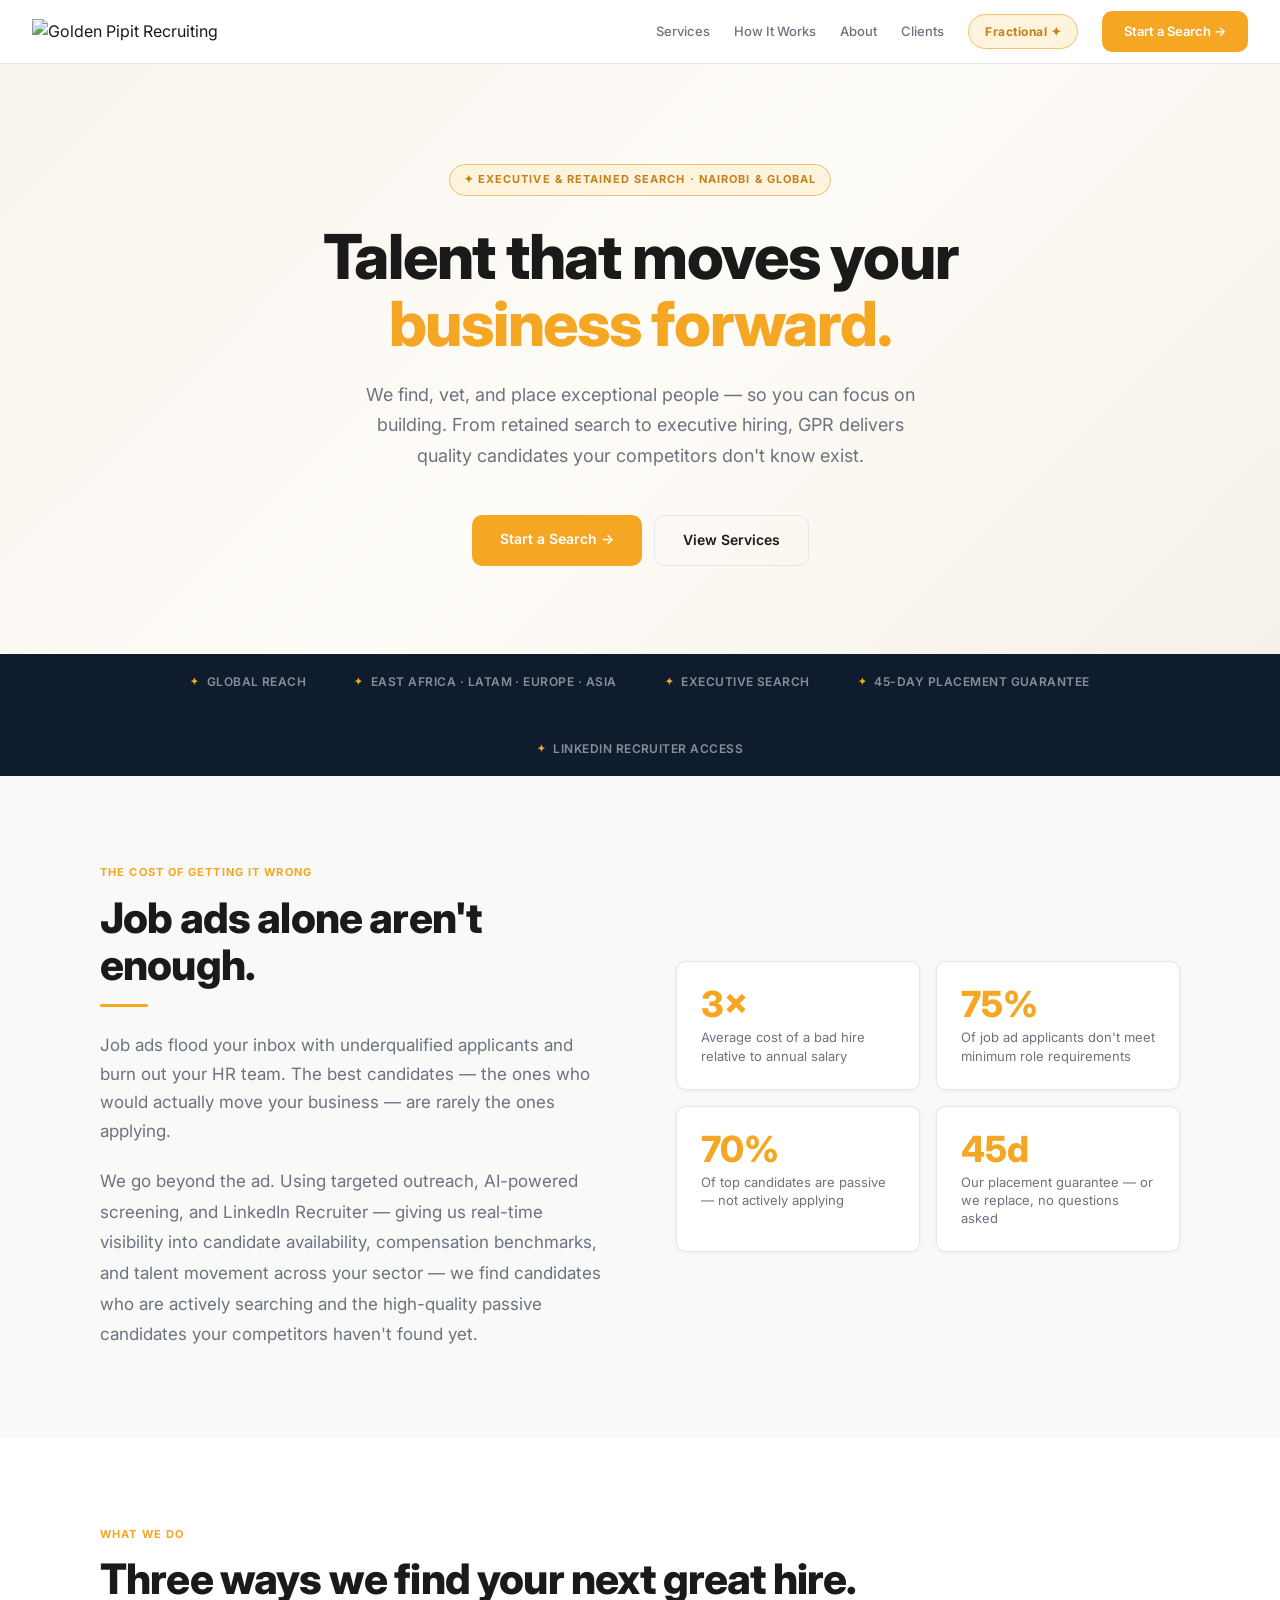
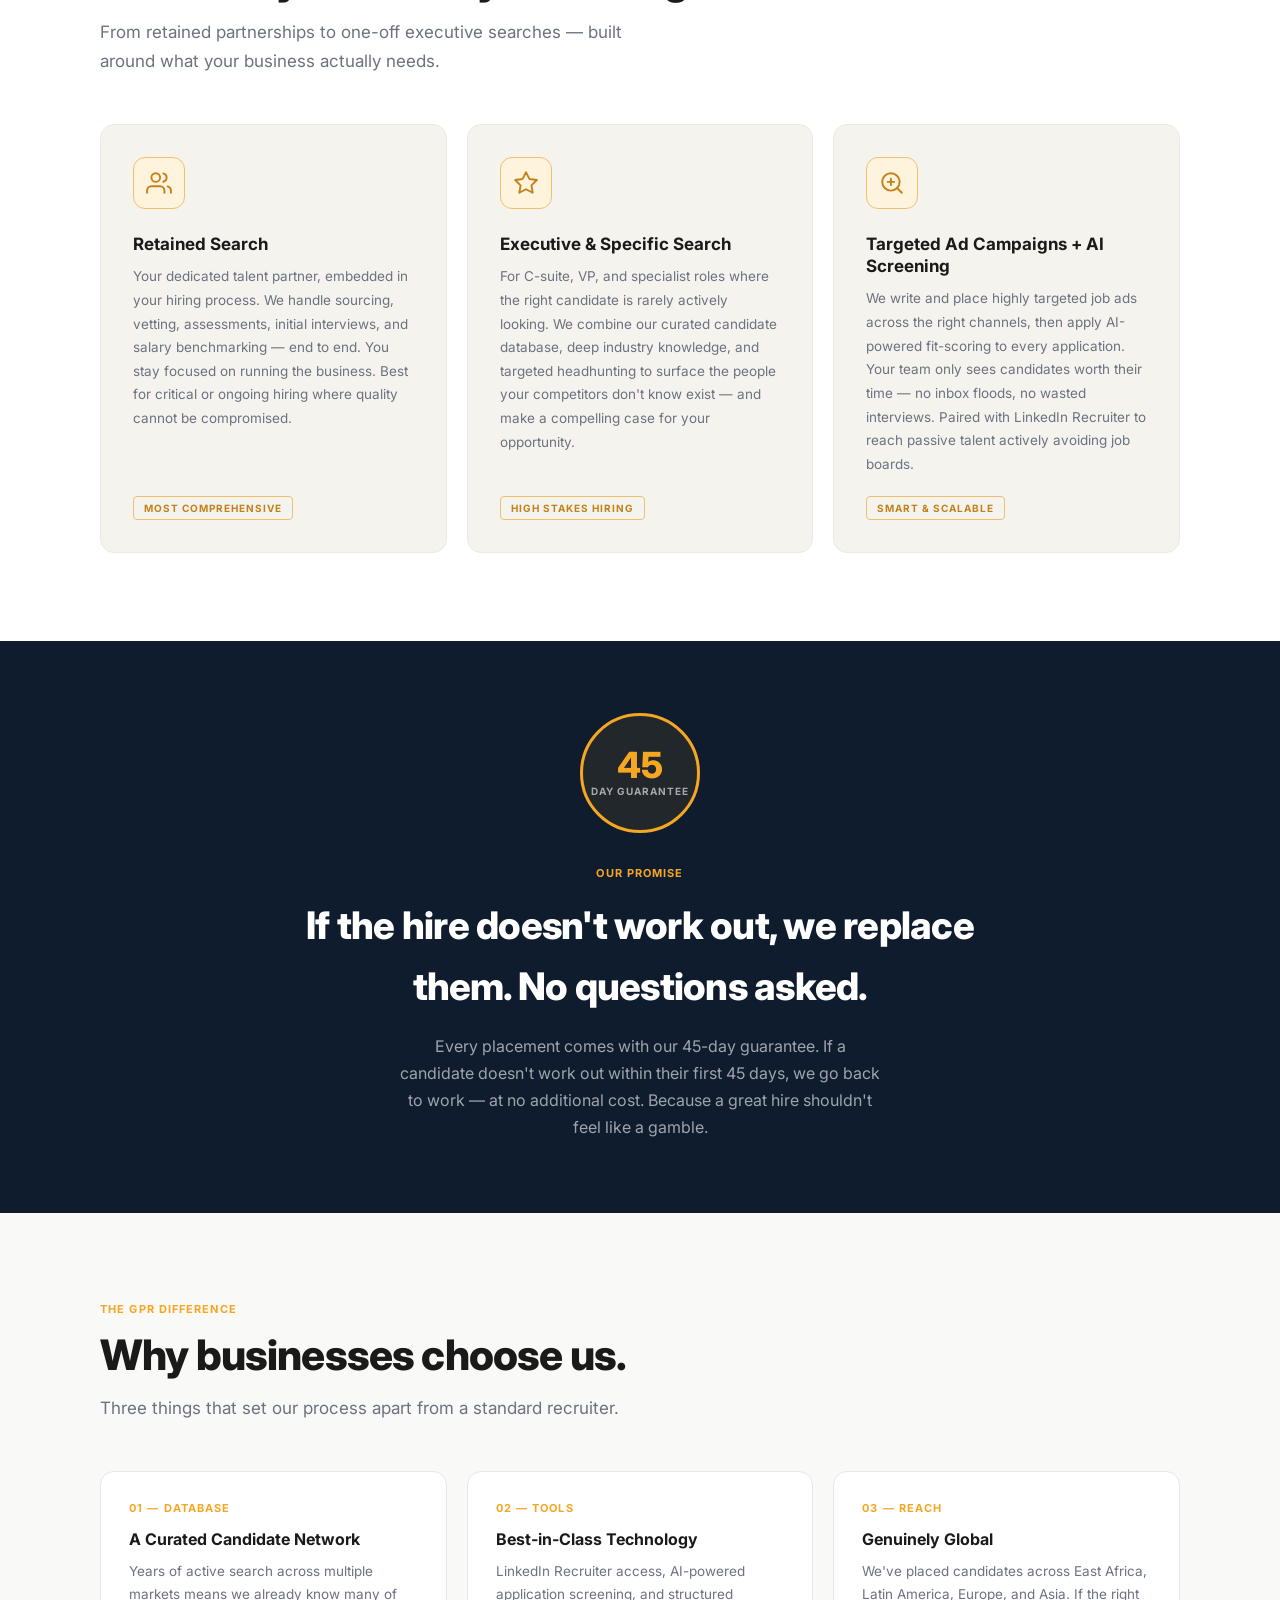
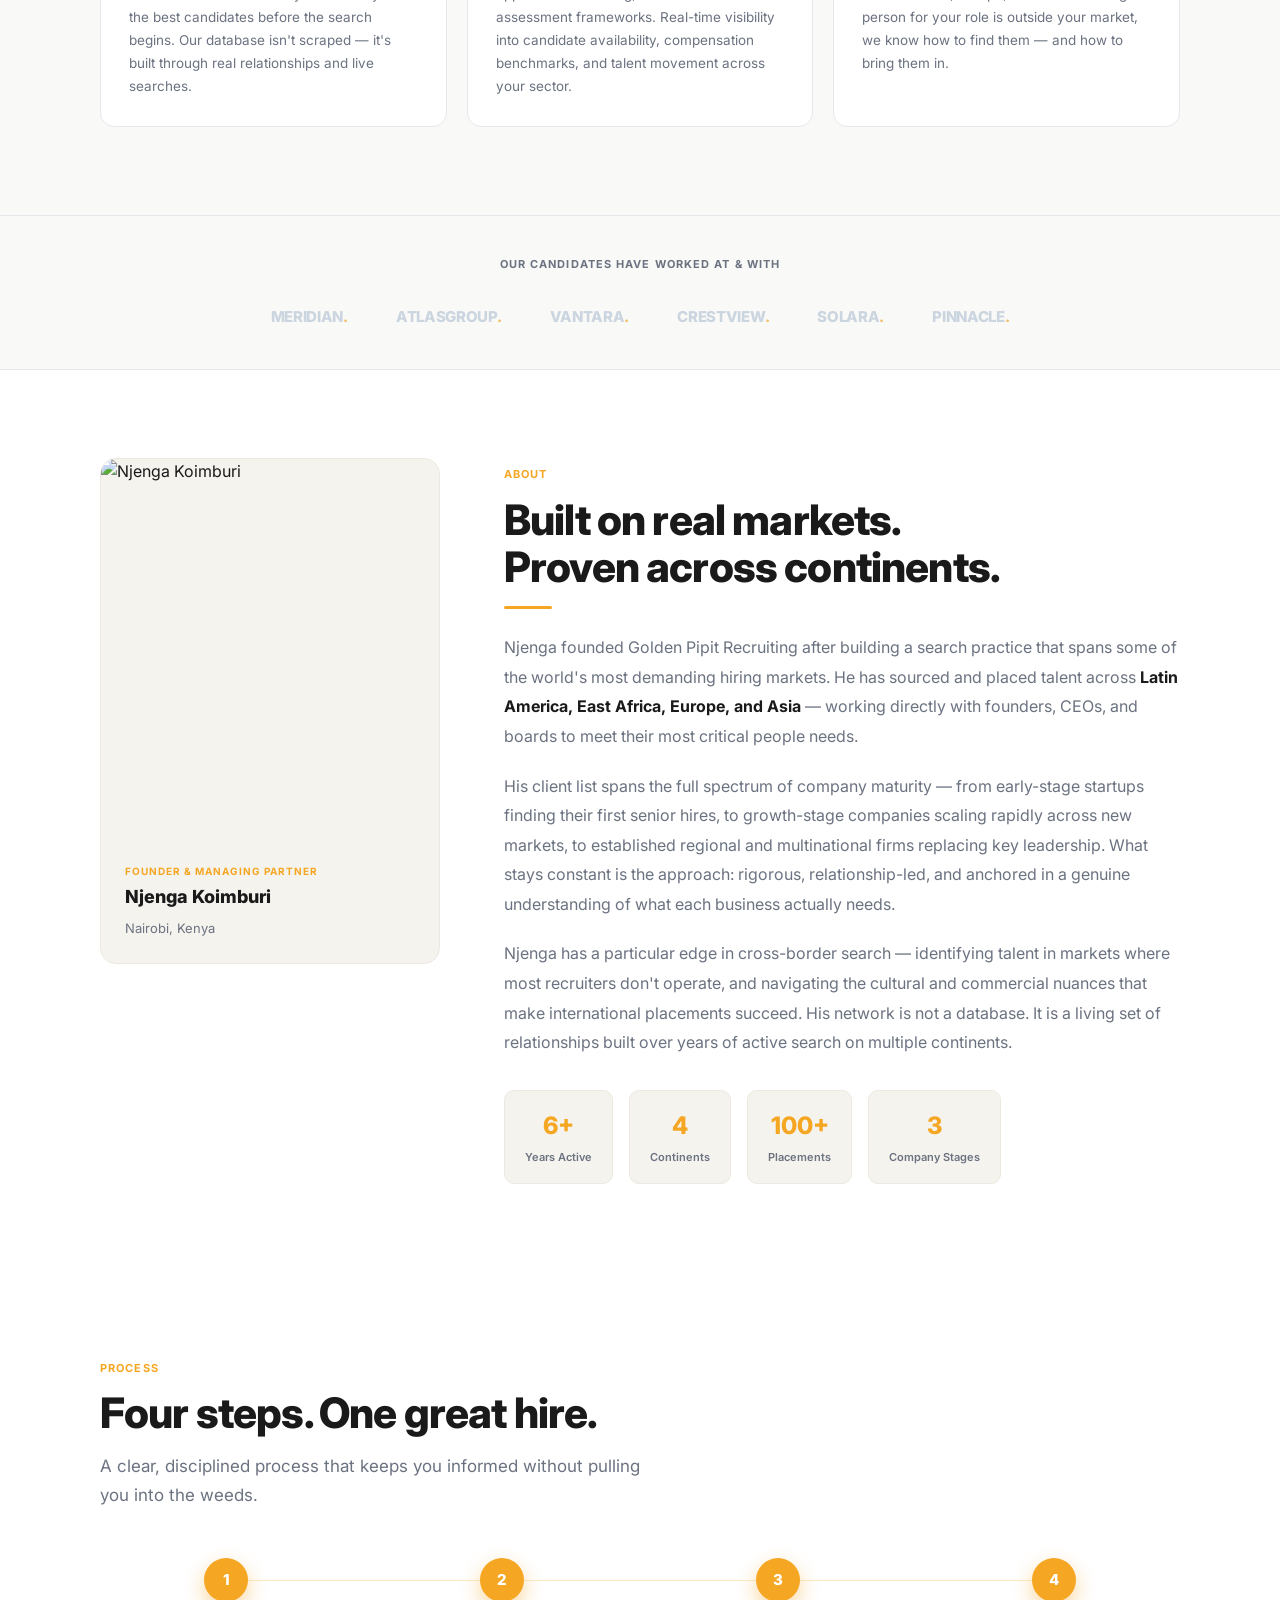
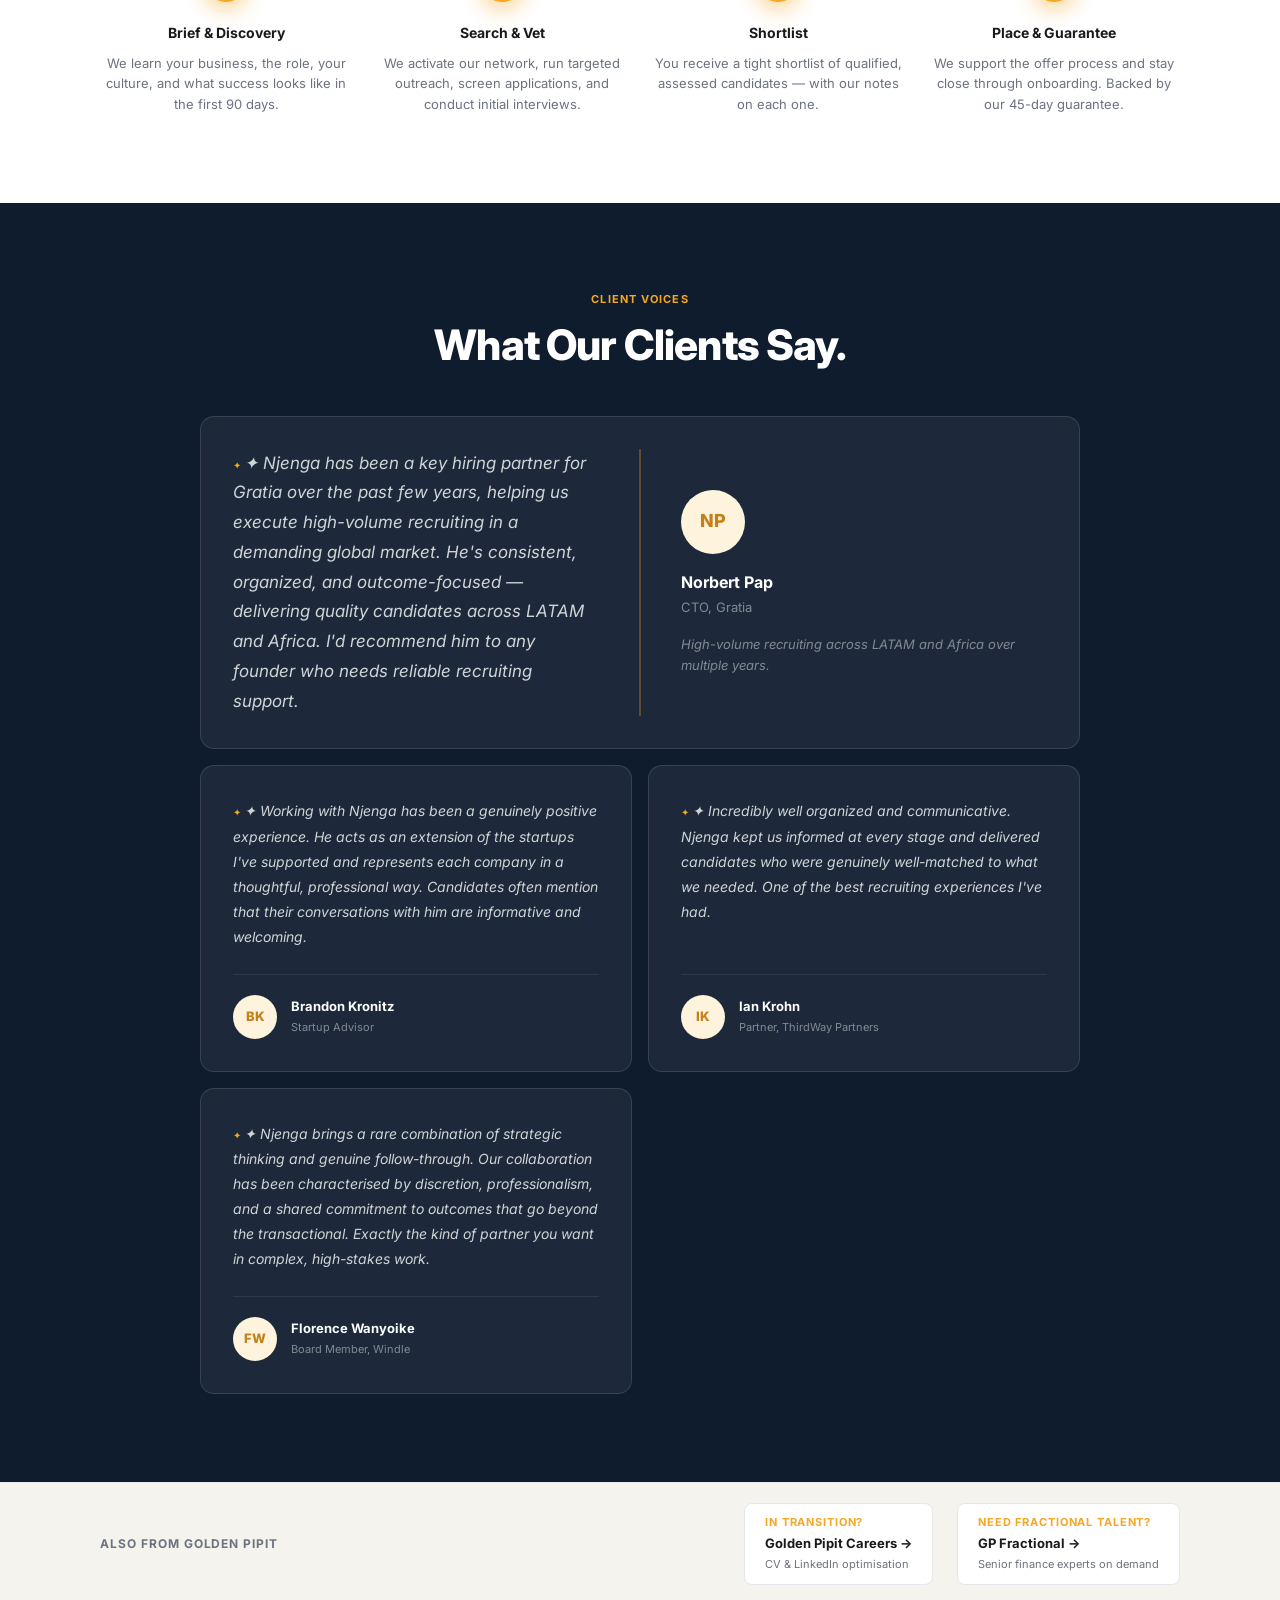
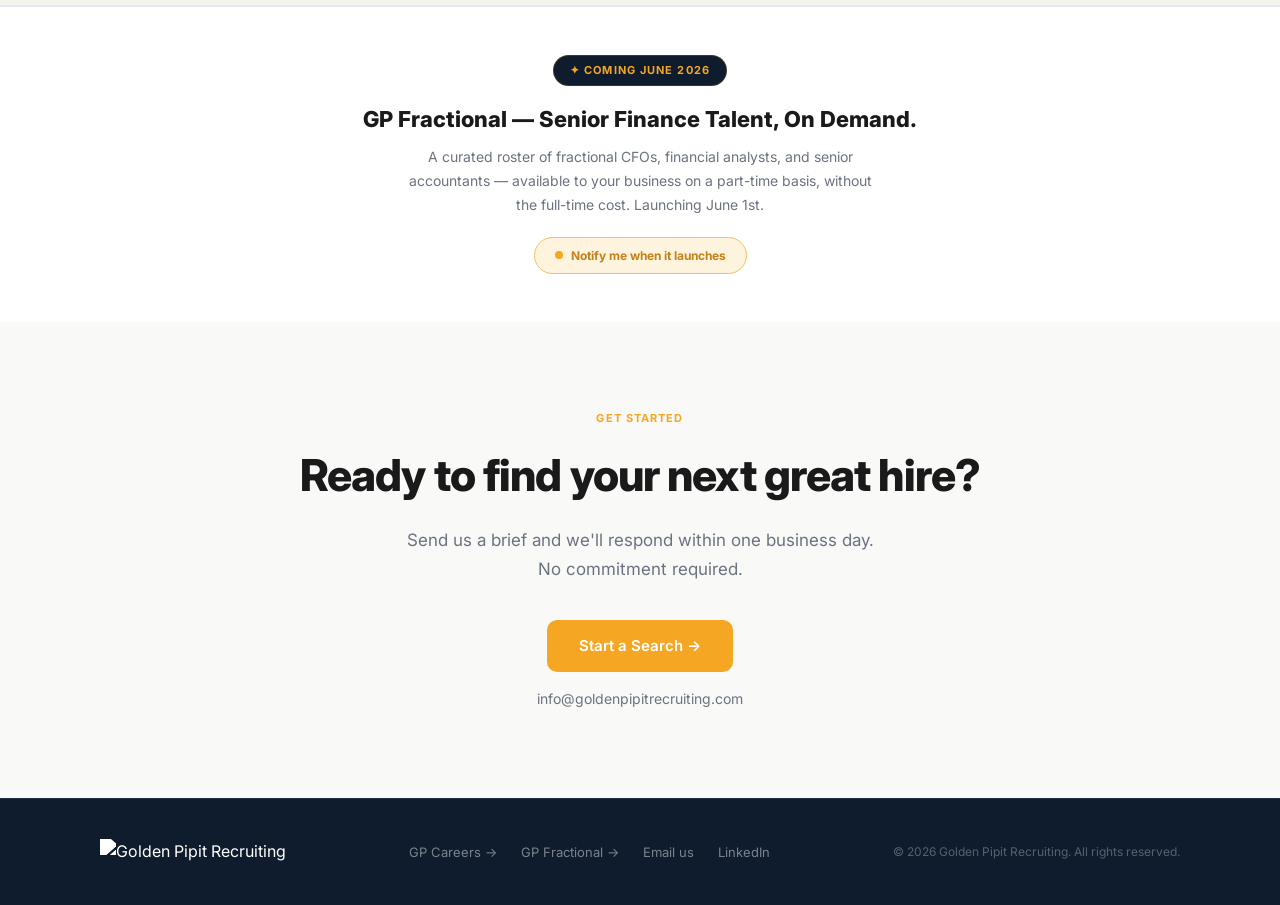
==== index.html @ 6c5d5746 "Add files via upload" ====
<!DOCTYPE html>
<html lang="en">
<head>
<meta charset="UTF-8"/>
<meta name="viewport" content="width=device-width, initial-scale=1.0"/>
<title>Golden Pipit Recruiting — Talent That Moves Your Business Forward.</title>
<link href="https://fonts.googleapis.com/css2?family=Inter:wght@400;500;600;700;800&display=swap" rel="stylesheet"/>
<style>
*{box-sizing:border-box;margin:0;padding:0}
:root{
  --gold:#F5A623;--gold-light:#FEF3DC;--gold-mid:#f0c06e;--gold-dark:#C4811A;
  --navy:#0F1C2E;--navy-mid:#162437;
  --dark:#1A1A1A;--muted:#6B7280;--border:#E5E7EB;--border2:#ede9e0;
  --bg:#FFFFFF;--bg2:#F9F9F7;--bg3:#f5f3ee;
  --r:10px;
}
html{scroll-behavior:smooth}
body{font-family:'Inter',sans-serif;color:var(--dark);background:var(--bg);line-height:1.6;font-size:16px}
a{text-decoration:none;color:inherit}

/* NAV */
nav{position:sticky;top:0;z-index:100;background:rgba(255,255,255,0.96);backdrop-filter:blur(10px);border-bottom:1px solid var(--border);padding:0 32px;display:flex;align-items:center;justify-content:space-between;height:64px}
.nav-logo img{height:40px;width:auto}
.nav-right{display:flex;align-items:center;gap:24px}
.nav-link{font-size:13px;color:var(--muted);font-weight:500;transition:color .2s}
.nav-link:hover{color:var(--dark)}
.btn-gold{display:inline-block;padding:10px 22px;background:var(--gold);color:#fff;border-radius:var(--r);font-size:13px;font-weight:600;border:none;cursor:pointer;transition:background .2s}
.btn-gold:hover{background:var(--gold-dark)}
.btn-outline{display:inline-block;padding:10px 22px;background:transparent;color:var(--dark);border:1.5px solid var(--border);border-radius:var(--r);font-size:13px;font-weight:600;cursor:pointer;transition:all .2s}
.btn-outline:hover{border-color:var(--gold);color:var(--gold)}
.nav-pill{background:var(--gold-light);color:var(--gold-dark);padding:7px 16px;border-radius:100px;font-size:12px;font-weight:700;letter-spacing:0.04em;border:1px solid var(--gold-mid);transition:background .2s,color .2s}
.nav-pill:hover{background:var(--gold);color:#fff}

/* HERO */
.hero{background:linear-gradient(135deg,#f8f4ed 0%,#fefcf7 50%,#f5f0e8 100%);padding:100px 32px 88px;text-align:center}
.hero-inner{max-width:800px;margin:0 auto}
.eyebrow{display:inline-flex;align-items:center;gap:8px;background:var(--gold-light);color:var(--gold-dark);font-size:11px;font-weight:700;letter-spacing:0.1em;text-transform:uppercase;padding:6px 14px;border-radius:100px;margin-bottom:28px;border:1px solid var(--gold-mid)}
.hero h1{font-size:clamp(38px,5.5vw,62px);font-weight:800;line-height:1.08;letter-spacing:-0.02em;color:var(--dark);margin-bottom:22px}
.hero h1 span{color:var(--gold)}
.hero p{font-size:18px;color:var(--muted);max-width:560px;margin:0 auto 44px;line-height:1.7}
.hero-ctas{display:flex;gap:12px;justify-content:center;flex-wrap:wrap}

/* TRUST BAR */
.trust-bar{background:var(--navy);padding:18px 32px}
.trust-inner{max-width:1080px;margin:0 auto;display:flex;align-items:center;justify-content:center;gap:48px;flex-wrap:wrap}
.trust-item{font-size:12px;font-weight:600;color:rgba(255,255,255,.5);display:flex;align-items:center;gap:8px;letter-spacing:0.04em;text-transform:uppercase}
.trust-item::before{content:'✦';color:var(--gold);font-size:10px}

/* SECTIONS */
section{padding:88px 32px}
.container{max-width:1080px;margin:0 auto}
.section-label{font-size:11px;font-weight:700;letter-spacing:0.1em;text-transform:uppercase;color:var(--gold);margin-bottom:12px}
.section-title{font-size:clamp(28px,3.5vw,42px);font-weight:800;letter-spacing:-0.02em;line-height:1.12;margin-bottom:16px}
.section-sub{font-size:17px;color:var(--muted);max-width:560px;line-height:1.7}
.gold-rule{width:48px;height:3px;background:var(--gold);border-radius:2px;margin:16px 0 24px}

/* PROBLEM */
.problem{background:var(--bg2)}
.problem .container{display:grid;grid-template-columns:1fr 1fr;gap:72px;align-items:center}
.problem-stats{display:grid;grid-template-columns:1fr 1fr;gap:16px}
.stat-card{background:#fff;border:1px solid var(--border);border-radius:var(--r);padding:24px;box-shadow:0 1px 4px rgba(0,0,0,.05)}
.stat-num{font-size:36px;font-weight:800;color:var(--gold);line-height:1}
.stat-label{font-size:13px;color:var(--muted);margin-top:6px;line-height:1.4}

/* SERVICES */
.services{background:var(--bg)}
.services-grid{display:grid;grid-template-columns:repeat(3,1fr);gap:20px;margin-top:48px}
.svc-card{background:var(--bg3);border:1px solid var(--border2);border-radius:14px;padding:32px;display:flex;flex-direction:column;transition:box-shadow .25s,border-color .25s}
.svc-card:hover{box-shadow:0 8px 28px rgba(0,0,0,.08);border-color:var(--gold-mid)}
.svc-icon{width:52px;height:52px;background:var(--gold-light);border:1.5px solid var(--gold-mid);border-radius:12px;display:flex;align-items:center;justify-content:center;margin-bottom:24px;flex-shrink:0}
.svc-icon svg{width:26px;height:26px;stroke:var(--gold-dark);fill:none;stroke-width:1.75;stroke-linecap:round;stroke-linejoin:round}
.svc-card h3{font-size:17px;font-weight:700;color:var(--dark);margin-bottom:10px;line-height:1.3}
.svc-card p{font-size:13.5px;color:var(--muted);line-height:1.75;flex:1}
.svc-badge{display:inline-block;margin-top:20px;font-size:10px;font-weight:700;letter-spacing:0.1em;text-transform:uppercase;color:var(--gold-dark);border:1px solid var(--gold-mid);border-radius:4px;padding:3px 10px;width:fit-content}

/* GUARANTEE */
.guarantee{background:var(--navy);padding:72px 32px;text-align:center}
.guarantee-inner{max-width:680px;margin:0 auto}
.guarantee-stamp{width:120px;height:120px;border-radius:50%;border:3px solid var(--gold);display:flex;flex-direction:column;align-items:center;justify-content:center;margin:0 auto 32px;background:rgba(245,166,35,.08)}
.guarantee-stamp .stamp-num{font-size:36px;font-weight:800;color:var(--gold);line-height:1}
.guarantee-stamp .stamp-label{font-size:10px;font-weight:700;letter-spacing:0.1em;text-transform:uppercase;color:rgba(255,255,255,.6)}
.guarantee h2{font-size:clamp(26px,3.5vw,38px);font-weight:800;color:#fff;letter-spacing:-0.02em;margin-bottom:16px}
.guarantee p{font-size:16px;color:rgba(255,255,255,.6);line-height:1.7;max-width:480px;margin:0 auto}

/* DIFFERENTIATORS */
.diff{background:var(--bg2)}
.diff-grid{display:grid;grid-template-columns:repeat(3,1fr);gap:20px;margin-top:48px}
.diff-card{background:#fff;border:1px solid var(--border);border-radius:14px;padding:28px;transition:box-shadow .25s}
.diff-card:hover{box-shadow:0 6px 24px rgba(0,0,0,.07)}
.diff-num{font-size:11px;font-weight:700;letter-spacing:0.1em;text-transform:uppercase;color:var(--gold);margin-bottom:12px}
.diff-card h3{font-size:16px;font-weight:700;color:var(--dark);margin-bottom:10px;line-height:1.3}
.diff-card p{font-size:13.5px;color:var(--muted);line-height:1.7}

/* FOUNDER */
.founder-section{background:var(--bg);padding:88px 32px}
.founder-grid{display:grid;grid-template-columns:340px 1fr;gap:64px;align-items:start}
.founder-img-card{background:var(--bg3);border:1px solid var(--border2);border-radius:16px;overflow:hidden}
.founder-img-card img{width:100%;display:block;object-fit:cover;object-position:center top;min-height:380px}
.founder-img-card-body{padding:24px}
.founder-stats{display:flex;gap:16px;flex-wrap:wrap;margin-top:32px}
.founder-stat{background:var(--bg3);border:1px solid var(--border2);border-radius:10px;padding:16px 20px;text-align:center}
.founder-stat-num{font-size:24px;font-weight:800;color:var(--gold)}
.founder-stat-label{font-size:11px;color:var(--muted);font-weight:600;margin-top:4px}

/* HOW IT WORKS */
.how{background:var(--bg)}
.steps{display:grid;grid-template-columns:repeat(4,1fr);gap:24px;margin-top:48px;position:relative}
.steps::before{content:'';position:absolute;top:22px;left:calc(12.5% + 8px);right:calc(12.5% + 8px);height:1px;background:rgba(245,166,35,.25)}
.step{text-align:center;position:relative}
.step-num{width:44px;height:44px;background:var(--gold);border-radius:50%;display:flex;align-items:center;justify-content:center;font-size:15px;font-weight:800;color:#fff;margin:0 auto 20px;position:relative;z-index:1;box-shadow:0 8px 20px rgba(245,166,35,.45)}
.step h3{font-size:14px;font-weight:700;color:var(--dark);margin-bottom:8px}
.step p{font-size:13px;color:var(--muted);line-height:1.6}

/* SOCIAL PROOF */
.social-proof{background:var(--bg2);border-top:1px solid var(--border);border-bottom:1px solid var(--border);padding:40px 32px}

/* TESTIMONIALS */
.testimonials{background:var(--navy);padding:88px 32px}
.testi-grid{display:grid;grid-template-columns:1fr 1fr;gap:16px;max-width:880px;margin:48px auto 0}
.testi-card{background:rgba(255,255,255,.06);border:1px solid rgba(255,255,255,.12);border-radius:14px;padding:32px;display:flex;flex-direction:column;gap:24px;backdrop-filter:blur(12px);transition:border-color .25s,box-shadow .25s}
.testi-card:hover{border-color:rgba(245,166,35,.5);box-shadow:0 0 24px rgba(245,166,35,.1)}
.testi-card.featured{grid-column:1 / -1;display:grid;grid-template-columns:1fr auto 1fr;gap:40px;align-items:center}
.testi-quote{font-size:14px;color:rgba(255,255,255,.8);line-height:1.8;font-style:italic;flex:1}
.testi-quote::before{content:'✦ ';color:var(--gold);font-style:normal;font-size:10px}
.testi-person{display:flex;align-items:center;gap:14px;border-top:1px solid rgba(255,255,255,.08);padding-top:20px}
.featured .testi-person{border-top:none;padding-top:0;flex-direction:column;align-items:flex-start}
.testi-av{width:44px;height:44px;border-radius:50%;background:var(--gold-light);display:flex;align-items:center;justify-content:center;font-size:13px;font-weight:800;color:var(--gold-dark);flex-shrink:0}
.featured .testi-av{width:64px;height:64px;font-size:18px}
.testi-name{font-size:13px;font-weight:700;color:#fff}
.testi-role{font-size:11px;color:rgba(255,255,255,.45);margin-top:2px}
.featured-divider{width:2px;background:rgba(245,166,35,.3);align-self:stretch}

/* FRACTIONAL TEASER */
.fractional-teaser{background:var(--bg);border-top:1px solid var(--border);padding:48px 32px;text-align:center}
.frac-pill{display:inline-flex;align-items:center;gap:8px;background:var(--navy);color:var(--gold);font-size:11px;font-weight:700;letter-spacing:0.1em;text-transform:uppercase;padding:6px 16px;border-radius:100px;margin-bottom:16px;border:1px solid rgba(245,166,35,.2)}
.fractional-teaser h3{font-size:22px;font-weight:800;color:var(--dark);margin-bottom:8px}
.fractional-teaser p{font-size:14px;color:var(--muted);max-width:480px;margin:0 auto 20px;line-height:1.7}
.coming-soon-badge{display:inline-flex;align-items:center;gap:8px;background:var(--gold-light);color:var(--gold-dark);font-size:12px;font-weight:700;padding:8px 20px;border-radius:100px;border:1px solid var(--gold-mid)}
.coming-soon-badge::before{content:'';width:8px;height:8px;border-radius:50%;background:var(--gold);animation:pulse 1.5s infinite}
@keyframes pulse{0%,100%{opacity:1}50%{opacity:.4}}

/* CTA */
.cta-section{background:var(--bg2);text-align:center;padding:88px 32px}
.cta-section h2{font-size:clamp(28px,4vw,44px);font-weight:800;letter-spacing:-0.02em;margin-bottom:16px}
.cta-section p{font-size:17px;color:var(--muted);max-width:480px;margin:0 auto 36px;line-height:1.7}
.cta-email{display:block;margin-top:16px;font-size:14px;color:var(--muted)}

/* FOOTER */
footer{background:var(--navy);border-top:1px solid rgba(255,255,255,.08);padding:40px 32px}
.footer-inner{max-width:1080px;margin:0 auto;display:flex;align-items:center;justify-content:space-between;flex-wrap:wrap;gap:16px}
.footer-logo img{height:32px;width:auto;filter:brightness(0) invert(1)}
.footer-links{display:flex;gap:24px}
.footer-links a{font-size:13px;color:rgba(255,255,255,.45);transition:color .2s}
.footer-links a:hover{color:rgba(255,255,255,.9)}
.footer-copy{font-size:12px;color:rgba(255,255,255,.3)}

@media(max-width:768px){
  nav{padding:0 20px}
  .nav-right .nav-link{display:none}
  section{padding:60px 20px}
  .hero{padding:72px 20px 64px}
  .problem .container,.services-grid,.diff-grid,.testi-grid,.founder-grid{grid-template-columns:1fr}
  .testi-card.featured{grid-column:1;display:flex;flex-direction:column}
  .featured-divider{display:none}
  .steps{grid-template-columns:1fr 1fr}
  .steps::before{display:none}
  .trust-inner{gap:24px}
  .footer-inner{flex-direction:column;text-align:center}
  .founder-stats{justify-content:center}
}
</style>
</head>
<body>

<!-- NAV -->
<nav>
  <a href="#" class="nav-logo">
    <img src="images/logo.png" alt="Golden Pipit Recruiting"/>
  </a>
  <div class="nav-right">
    <a href="#services" class="nav-link">Services</a>
    <a href="#how" class="nav-link">How It Works</a>
    <a href="#about" class="nav-link">About</a>
    <a href="#testimonials" class="nav-link">Clients</a>
    <a href="#fractional" class="nav-link nav-pill">Fractional ✦</a>
    <a href="mailto:info@goldenpipitrecruiting.com" class="btn-gold">Start a Search →</a>
  </div>
</nav>

<!-- HERO -->
<section class="hero">
  <div class="hero-inner">
    <div class="eyebrow">✦ Executive & Retained Search · Nairobi & Global</div>
    <h1>Talent that moves your<br/><span>business forward.</span></h1>
    <p>We find, vet, and place exceptional people — so you can focus on building. From retained search to executive hiring, GPR delivers quality candidates your competitors don't know exist.</p>
    <div class="hero-ctas">
      <a href="mailto:info@goldenpipitrecruiting.com" class="btn-gold" style="font-size:14px;padding:13px 28px">Start a Search →</a>
      <a href="#services" class="btn-outline" style="font-size:14px;padding:13px 28px">View Services</a>
    </div>
  </div>
</section>

<!-- TRUST BAR -->
<div class="trust-bar">
  <div class="trust-inner">
    <div class="trust-item">Global Reach</div>
    <div class="trust-item">East Africa · LATAM · Europe · Asia</div>
    <div class="trust-item">Executive Search</div>
    <div class="trust-item">45-Day Placement Guarantee</div>
    <div class="trust-item">LinkedIn Recruiter Access</div>
  </div>
</div>

<!-- PROBLEM -->
<section class="problem">
  <div class="container">
    <div>
      <div class="section-label">The Cost of Getting It Wrong</div>
      <h2 class="section-title">Job ads alone aren't enough.</h2>
      <div class="gold-rule"></div>
      <p class="section-sub" style="margin-bottom:20px">Job ads flood your inbox with underqualified applicants and burn out your HR team. The best candidates — the ones who would actually move your business — are rarely the ones applying.</p>
      <p style="font-size:17px;color:var(--muted);line-height:1.8">We go beyond the ad. Using targeted outreach, AI-powered screening, and LinkedIn Recruiter — giving us real-time visibility into candidate availability, compensation benchmarks, and talent movement across your sector — we find candidates who are actively searching and the high-quality passive candidates your competitors haven't found yet.</p>
    </div>
    <div class="problem-stats">
      <div class="stat-card"><div class="stat-num">3×</div><div class="stat-label">Average cost of a bad hire relative to annual salary</div></div>
      <div class="stat-card"><div class="stat-num">75%</div><div class="stat-label">Of job ad applicants don't meet minimum role requirements</div></div>
      <div class="stat-card"><div class="stat-num">70%</div><div class="stat-label">Of top candidates are passive — not actively applying</div></div>
      <div class="stat-card"><div class="stat-num">45d</div><div class="stat-label">Our placement guarantee — or we replace, no questions asked</div></div>
    </div>
  </div>
</section>

<!-- SERVICES -->
<section class="services" id="services">
  <div class="container">
    <div class="section-label">What We Do</div>
    <h2 class="section-title">Three ways we find your next great hire.</h2>
    <p class="section-sub">From retained partnerships to one-off executive searches — built around what your business actually needs.</p>
    <div class="services-grid">
      <div class="svc-card">
        <div class="svc-icon">
          <svg viewBox="0 0 24 24"><path d="M17 21v-2a4 4 0 0 0-4-4H5a4 4 0 0 0-4 4v2"/><circle cx="9" cy="7" r="4"/><path d="M23 21v-2a4 4 0 0 0-3-3.87"/><path d="M16 3.13a4 4 0 0 1 0 7.75"/></svg>
        </div>
        <h3>Retained Search</h3>
        <p>Your dedicated talent partner, embedded in your hiring process. We handle sourcing, vetting, assessments, initial interviews, and salary benchmarking — end to end. You stay focused on running the business. Best for critical or ongoing hiring where quality cannot be compromised.</p>
        <span class="svc-badge">Most Comprehensive</span>
      </div>
      <div class="svc-card">
        <div class="svc-icon">
          <svg viewBox="0 0 24 24"><polygon points="12 2 15.09 8.26 22 9.27 17 14.14 18.18 21.02 12 17.77 5.82 21.02 7 14.14 2 9.27 8.91 8.26 12 2"/></svg>
        </div>
        <h3>Executive & Specific Search</h3>
        <p>For C-suite, VP, and specialist roles where the right candidate is rarely actively looking. We combine our curated candidate database, deep industry knowledge, and targeted headhunting to surface the people your competitors don't know exist — and make a compelling case for your opportunity.</p>
        <span class="svc-badge">High Stakes Hiring</span>
      </div>
      <div class="svc-card">
        <div class="svc-icon">
          <svg viewBox="0 0 24 24"><circle cx="11" cy="11" r="8"/><line x1="21" y1="21" x2="16.65" y2="16.65"/><line x1="11" y1="8" x2="11" y2="14"/><line x1="8" y1="11" x2="14" y2="11"/></svg>
        </div>
        <h3>Targeted Ad Campaigns + AI Screening</h3>
        <p>We write and place highly targeted job ads across the right channels, then apply AI-powered fit-scoring to every application. Your team only sees candidates worth their time — no inbox floods, no wasted interviews. Paired with LinkedIn Recruiter to reach passive talent actively avoiding job boards.</p>
        <span class="svc-badge">Smart & Scalable</span>
      </div>
    </div>
  </div>
</section>

<!-- GUARANTEE -->
<section class="guarantee">
  <div class="guarantee-inner">
    <div class="guarantee-stamp">
      <div class="stamp-num">45</div>
      <div class="stamp-label">Day Guarantee</div>
    </div>
    <div class="section-label" style="color:var(--gold);text-align:center">Our Promise</div>
    <h2>If the hire doesn't work out, we replace them. No questions asked.</h2>
    <p>Every placement comes with our 45-day guarantee. If a candidate doesn't work out within their first 45 days, we go back to work — at no additional cost. Because a great hire shouldn't feel like a gamble.</p>
  </div>
</section>

<!-- DIFFERENTIATORS -->
<section class="diff">
  <div class="container">
    <div class="section-label">The GPR Difference</div>
    <h2 class="section-title">Why businesses choose us.</h2>
    <p class="section-sub">Three things that set our process apart from a standard recruiter.</p>
    <div class="diff-grid">
      <div class="diff-card">
        <div class="diff-num">01 — Database</div>
        <h3>A Curated Candidate Network</h3>
        <p>Years of active search across multiple markets means we already know many of the best candidates before the search begins. Our database isn't scraped — it's built through real relationships and live searches.</p>
      </div>
      <div class="diff-card">
        <div class="diff-num">02 — Tools</div>
        <h3>Best-in-Class Technology</h3>
        <p>LinkedIn Recruiter access, AI-powered application screening, and structured assessment frameworks. Real-time visibility into candidate availability, compensation benchmarks, and talent movement across your sector.</p>
      </div>
      <div class="diff-card">
        <div class="diff-num">03 — Reach</div>
        <h3>Genuinely Global</h3>
        <p>We've placed candidates across East Africa, Latin America, Europe, and Asia. If the right person for your role is outside your market, we know how to find them — and how to bring them in.</p>
      </div>
    </div>
  </div>
</section>

<!-- SOCIAL PROOF -->
<section class="social-proof">
  <div class="container">
    <p style="text-align:center;font-size:11px;font-weight:700;letter-spacing:0.1em;text-transform:uppercase;color:var(--muted);margin-bottom:32px">Our candidates have worked at & with</p>
    <div style="display:flex;align-items:center;justify-content:center;gap:48px;flex-wrap:wrap">
      <div style="font-size:15px;font-weight:800;color:#CBD5E0;letter-spacing:-0.02em">MERIDIAN<span style="color:var(--gold-mid)">.</span></div>
      <div style="font-size:15px;font-weight:800;color:#CBD5E0;letter-spacing:-0.02em">ATLASGROUP<span style="color:var(--gold-mid)">.</span></div>
      <div style="font-size:15px;font-weight:800;color:#CBD5E0;letter-spacing:-0.02em">VANTARA<span style="color:var(--gold-mid)">.</span></div>
      <div style="font-size:15px;font-weight:800;color:#CBD5E0;letter-spacing:-0.02em">CRESTVIEW<span style="color:var(--gold-mid)">.</span></div>
      <div style="font-size:15px;font-weight:800;color:#CBD5E0;letter-spacing:-0.02em">SOLARA<span style="color:var(--gold-mid)">.</span></div>
      <div style="font-size:15px;font-weight:800;color:#CBD5E0;letter-spacing:-0.02em">PINNACLE<span style="color:var(--gold-mid)">.</span></div>
    </div>
  </div>
</section>

<!-- FOUNDER -->
<section class="founder-section" id="about">
  <div class="container">
    <div class="founder-grid">
      <div class="founder-img-card">
        <img src="images/njenga.jpg" alt="Njenga Koimburi"/>
        <div class="founder-img-card-body">
          <div style="font-size:10px;font-weight:700;letter-spacing:0.1em;text-transform:uppercase;color:var(--gold);margin-bottom:4px">Founder & Managing Partner</div>
          <div style="font-size:18px;font-weight:800;color:var(--dark)">Njenga Koimburi</div>
          <div style="font-size:13px;color:var(--muted);margin-top:6px">Nairobi, Kenya</div>
        </div>
      </div>
      <div style="padding-top:8px">
        <div class="section-label">About</div>
        <h2 class="section-title">Built on real markets.<br/>Proven across continents.</h2>
        <div class="gold-rule"></div>
        <p style="font-size:16px;color:var(--muted);line-height:1.85;margin-bottom:20px">Njenga founded Golden Pipit Recruiting after building a search practice that spans some of the world's most demanding hiring markets. He has sourced and placed talent across <strong style="color:var(--dark)">Latin America, East Africa, Europe, and Asia</strong> — working directly with founders, CEOs, and boards to meet their most critical people needs.</p>
        <p style="font-size:16px;color:var(--muted);line-height:1.85;margin-bottom:20px">His client list spans the full spectrum of company maturity — from early-stage startups finding their first senior hires, to growth-stage companies scaling rapidly across new markets, to established regional and multinational firms replacing key leadership. What stays constant is the approach: rigorous, relationship-led, and anchored in a genuine understanding of what each business actually needs.</p>
        <p style="font-size:16px;color:var(--muted);line-height:1.85;margin-bottom:32px">Njenga has a particular edge in cross-border search — identifying talent in markets where most recruiters don't operate, and navigating the cultural and commercial nuances that make international placements succeed. His network is not a database. It is a living set of relationships built over years of active search on multiple continents.</p>
        <div class="founder-stats">
          <div class="founder-stat"><div class="founder-stat-num">6+</div><div class="founder-stat-label">Years Active</div></div>
          <div class="founder-stat"><div class="founder-stat-num">4</div><div class="founder-stat-label">Continents</div></div>
          <div class="founder-stat"><div class="founder-stat-num">100+</div><div class="founder-stat-label">Placements</div></div>
          <div class="founder-stat"><div class="founder-stat-num">3</div><div class="founder-stat-label">Company Stages</div></div>
        </div>
      </div>
    </div>
  </div>
</section>

<!-- HOW IT WORKS -->
<section class="how" id="how">
  <div class="container">
    <div class="section-label">Process</div>
    <h2 class="section-title">Four steps. One great hire.</h2>
    <p class="section-sub">A clear, disciplined process that keeps you informed without pulling you into the weeds.</p>
    <div class="steps">
      <div class="step">
        <div class="step-num">1</div>
        <h3>Brief & Discovery</h3>
        <p>We learn your business, the role, your culture, and what success looks like in the first 90 days.</p>
      </div>
      <div class="step">
        <div class="step-num">2</div>
        <h3>Search & Vet</h3>
        <p>We activate our network, run targeted outreach, screen applications, and conduct initial interviews.</p>
      </div>
      <div class="step">
        <div class="step-num">3</div>
        <h3>Shortlist</h3>
        <p>You receive a tight shortlist of qualified, assessed candidates — with our notes on each one.</p>
      </div>
      <div class="step">
        <div class="step-num">4</div>
        <h3>Place & Guarantee</h3>
        <p>We support the offer process and stay close through onboarding. Backed by our 45-day guarantee.</p>
      </div>
    </div>
  </div>
</section>

<!-- TESTIMONIALS -->
<section class="testimonials" id="testimonials">
  <div class="container">
    <div class="section-label" style="color:var(--gold);text-align:center">Client Voices</div>
    <h2 class="section-title" style="color:#fff;text-align:center">What Our Clients Say.</h2>
    <div class="testi-grid">
      <div class="testi-card featured">
        <div>
          <div class="testi-quote" style="font-size:17px;line-height:1.75">✦ Njenga has been a key hiring partner for Gratia over the past few years, helping us execute high-volume recruiting in a demanding global market. He's consistent, organized, and outcome-focused — delivering quality candidates across LATAM and Africa. I'd recommend him to any founder who needs reliable recruiting support.</div>
        </div>
        <div class="featured-divider"></div>
        <div style="display:flex;flex-direction:column;justify-content:center;gap:16px">
          <div class="testi-av" style="width:64px;height:64px;font-size:18px">NP</div>
          <div>
            <div class="testi-name" style="font-size:16px">Norbert Pap</div>
            <div class="testi-role" style="font-size:13px">CTO, Gratia</div>
          </div>
          <p style="font-size:13px;color:rgba(255,255,255,.45);line-height:1.6;font-style:italic">High-volume recruiting across LATAM and Africa over multiple years.</p>
        </div>
      </div>
      <div class="testi-card">
        <div class="testi-quote">✦ Working with Njenga has been a genuinely positive experience. He acts as an extension of the startups I've supported and represents each company in a thoughtful, professional way. Candidates often mention that their conversations with him are informative and welcoming.</div>
        <div class="testi-person">
          <div class="testi-av">BK</div>
          <div>
            <div class="testi-name">Brandon Kronitz</div>
            <div class="testi-role">Startup Advisor</div>
          </div>
        </div>
      </div>
      <div class="testi-card">
        <div class="testi-quote">✦ Incredibly well organized and communicative. Njenga kept us informed at every stage and delivered candidates who were genuinely well-matched to what we needed. One of the best recruiting experiences I've had.</div>
        <div class="testi-person">
          <div class="testi-av">IK</div>
          <div>
            <div class="testi-name">Ian Krohn</div>
            <div class="testi-role">Partner, ThirdWay Partners</div>
          </div>
        </div>
      </div>
      <div class="testi-card">
        <div class="testi-quote">✦ Njenga brings a rare combination of strategic thinking and genuine follow-through. Our collaboration has been characterised by discretion, professionalism, and a shared commitment to outcomes that go beyond the transactional. Exactly the kind of partner you want in complex, high-stakes work.</div>
        <div class="testi-person">
          <div class="testi-av">FW</div>
          <div>
            <div class="testi-name">Florence Wanyoike</div>
            <div class="testi-role">Board Member, Windle</div>
          </div>
        </div>
      </div>
    </div>
  </div>
</section>

<!-- ECOSYSTEM BANNER -->
<section style="background:var(--bg3);border-top:1px solid var(--border2);border-bottom:1px solid var(--border2);padding:20px 32px">
  <div style="max-width:1080px;margin:0 auto;display:flex;align-items:center;justify-content:space-between;flex-wrap:wrap;gap:16px">
    <div style="font-size:12px;font-weight:700;letter-spacing:0.08em;text-transform:uppercase;color:var(--muted)">Also from Golden Pipit</div>
    <div style="display:flex;gap:24px;flex-wrap:wrap">
      <a href="https://goldenpipitcareers.com" style="display:flex;flex-direction:column;gap:2px;padding:10px 20px;background:#fff;border:1px solid var(--border);border-radius:8px;transition:border-color .2s" onmouseover="this.style.borderColor='var(--gold)'" onmouseout="this.style.borderColor='var(--border)'">
        <span style="font-size:11px;font-weight:700;letter-spacing:0.08em;text-transform:uppercase;color:var(--gold)">In transition?</span>
        <span style="font-size:13px;font-weight:700;color:var(--dark)">Golden Pipit Careers →</span>
        <span style="font-size:11px;color:var(--muted)">CV & LinkedIn optimisation</span>
      </a>
      <a href="https://gpfractional.com" style="display:flex;flex-direction:column;gap:2px;padding:10px 20px;background:#fff;border:1px solid var(--border);border-radius:8px;transition:border-color .2s" onmouseover="this.style.borderColor='var(--gold)'" onmouseout="this.style.borderColor='var(--border)'">
        <span style="font-size:11px;font-weight:700;letter-spacing:0.08em;text-transform:uppercase;color:var(--gold)">Need fractional talent?</span>
        <span style="font-size:13px;font-weight:700;color:var(--dark)">GP Fractional →</span>
        <span style="font-size:11px;color:var(--muted)">Senior finance experts on demand</span>
      </a>
    </div>
  </div>
</section>

<!-- FRACTIONAL TEASER -->
<section class="fractional-teaser" id="fractional">
  <div class="frac-pill">✦ Coming June 2026</div>
  <h3>GP Fractional — Senior Finance Talent, On Demand.</h3>
  <p>A curated roster of fractional CFOs, financial analysts, and senior accountants — available to your business on a part-time basis, without the full-time cost. Launching June 1st.</p>
  <a href="mailto:info@goldenpipitrecruiting.com?subject=GP Fractional — Notify Me" class="coming-soon-badge">Notify me when it launches</a>
</section>

<!-- CTA -->
<section class="cta-section" id="contact">
  <div class="container">
    <div class="section-label" style="text-align:center">Get Started</div>
    <h2>Ready to find your next great hire?</h2>
    <p>Send us a brief and we'll respond within one business day. No commitment required.</p>
    <a href="mailto:info@goldenpipitrecruiting.com" class="btn-gold" style="font-size:15px;padding:14px 32px">Start a Search →</a>
    <a href="mailto:info@goldenpipitrecruiting.com" class="cta-email">info@goldenpipitrecruiting.com</a>
  </div>
</section>

<!-- FOOTER -->
<footer>
  <div class="footer-inner">
    <div class="footer-logo">
      <img src="images/logo.png" alt="Golden Pipit Recruiting"/>
    </div>
    <div class="footer-links">
      <a href="https://goldenpipitcareers.com">GP Careers →</a>
      <a href="https://gpfractional.com">GP Fractional →</a>
      <a href="mailto:info@goldenpipitrecruiting.com">Email us</a>
      <a href="https://linkedin.com/company/golden-pipit-recruiting/" target="_blank">LinkedIn</a>
    </div>
    <div class="footer-copy">© 2026 Golden Pipit Recruiting. All rights reserved.</div>
  </div>
</footer>

</body>
</html>
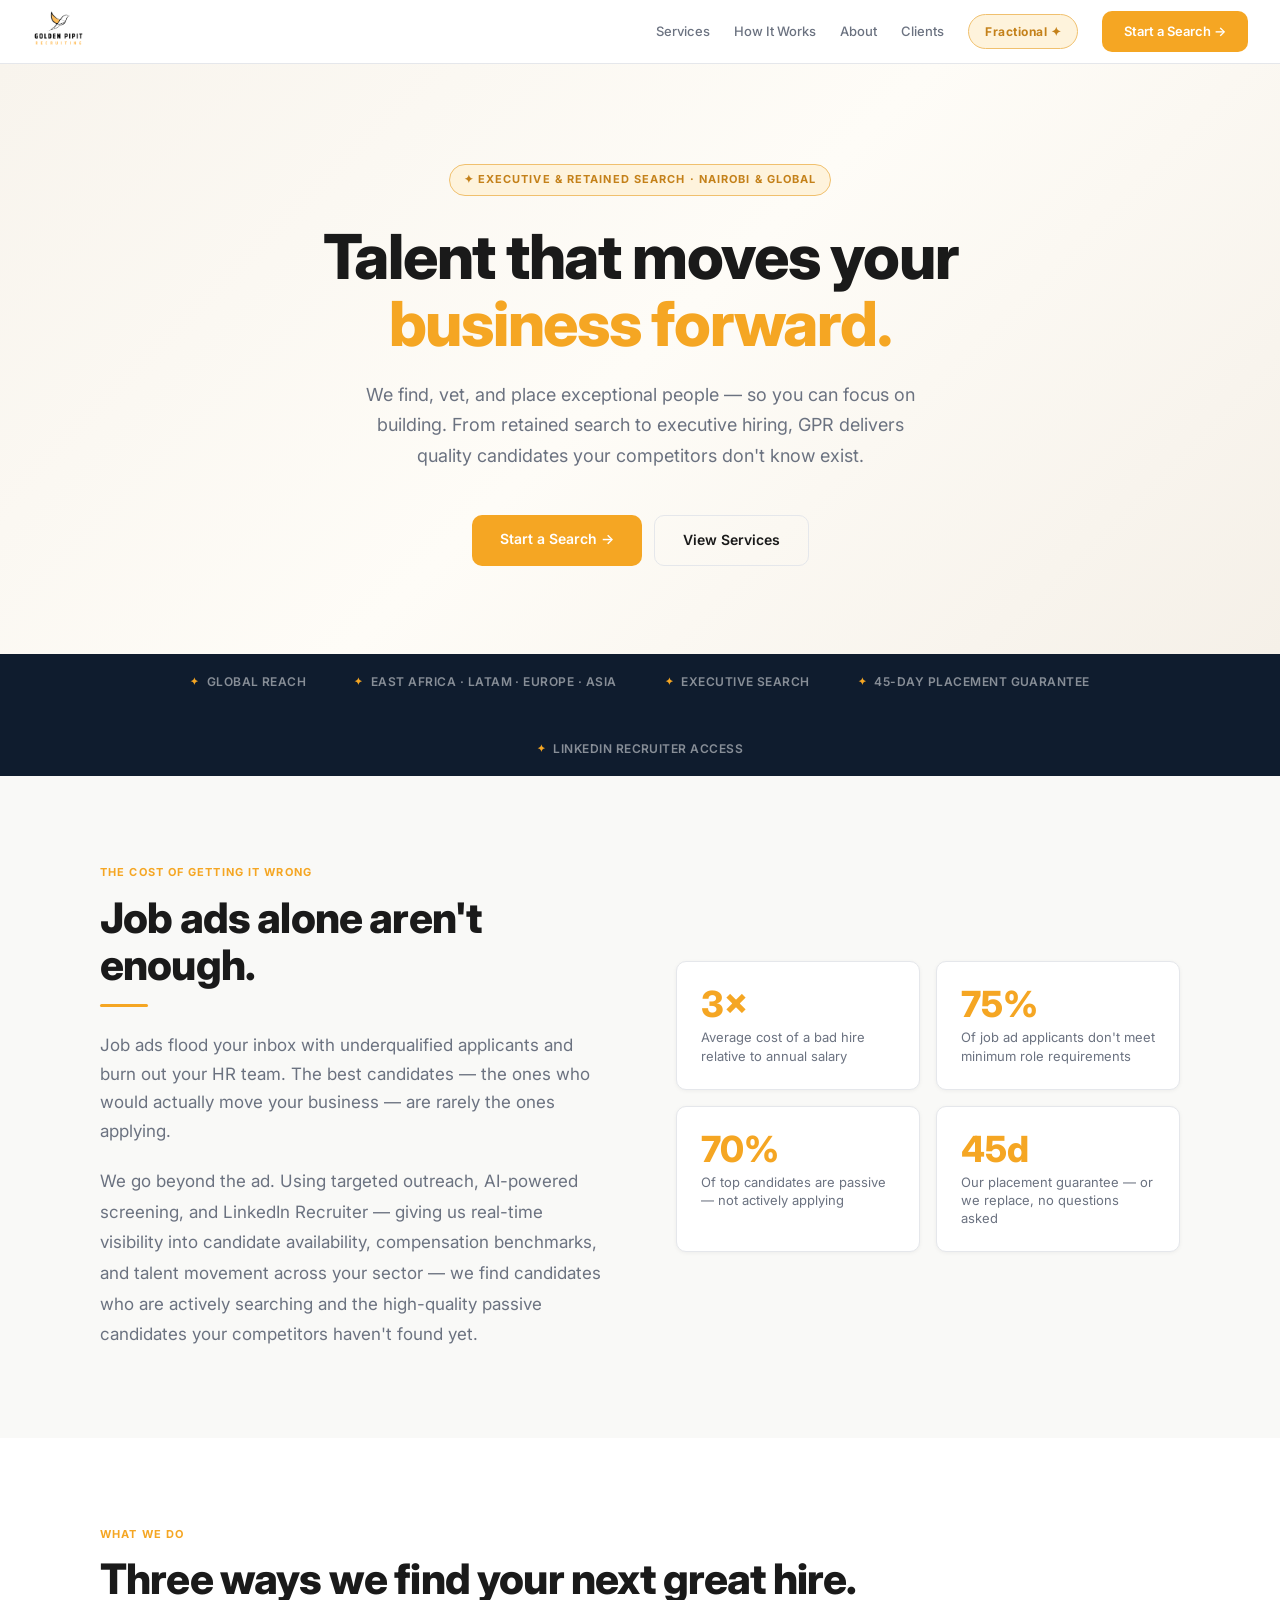
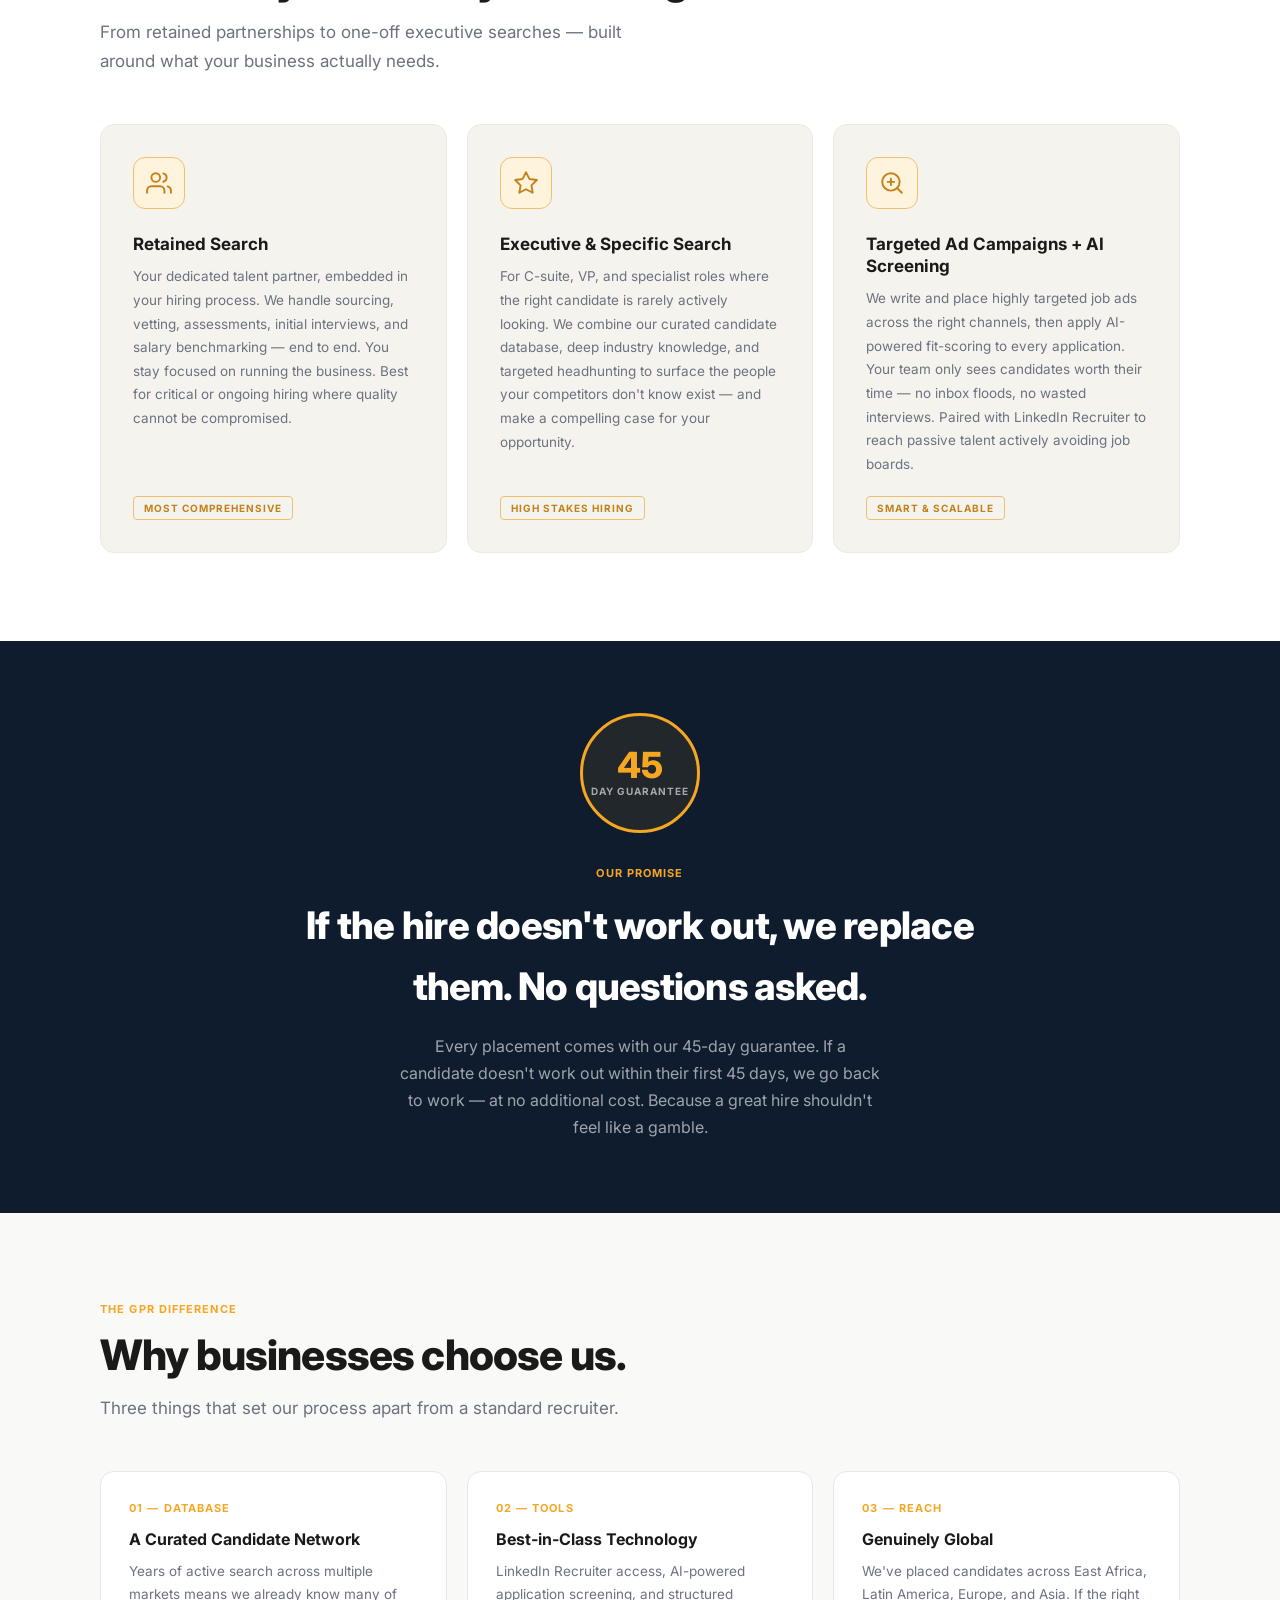
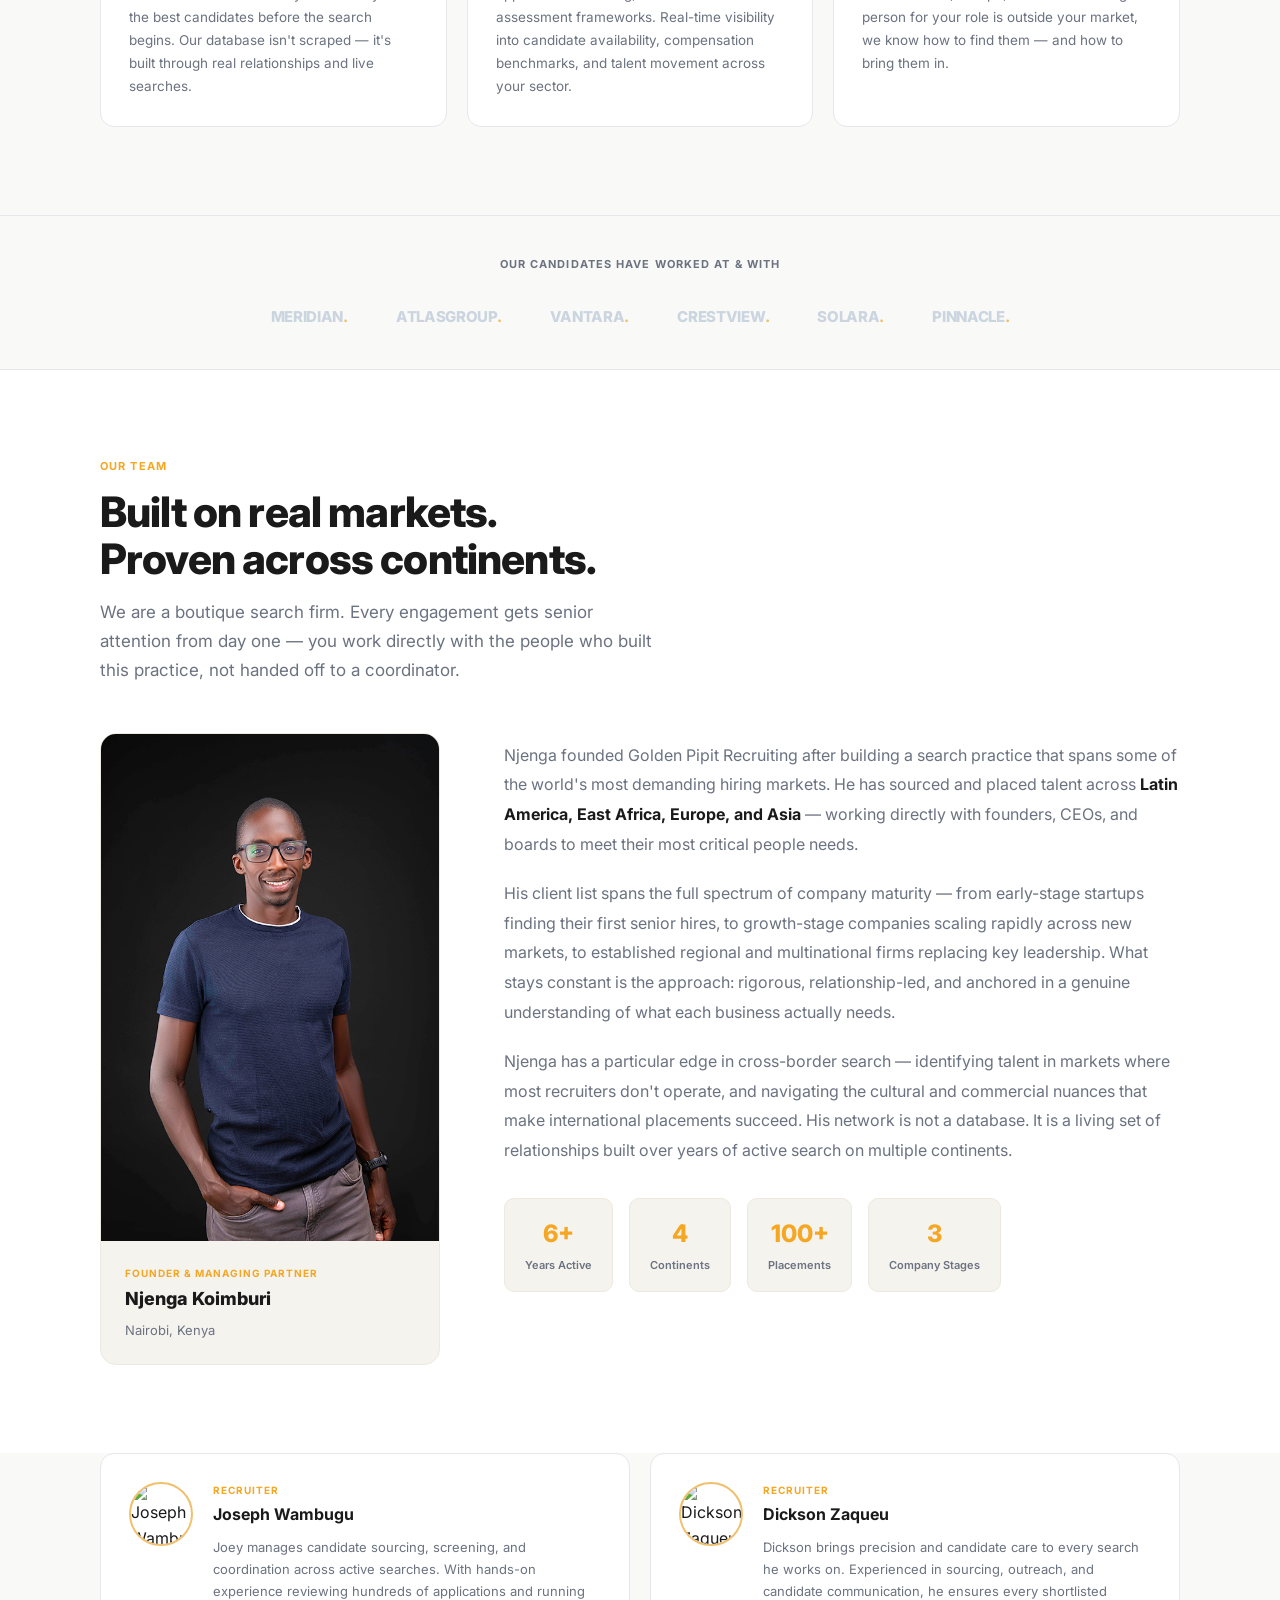
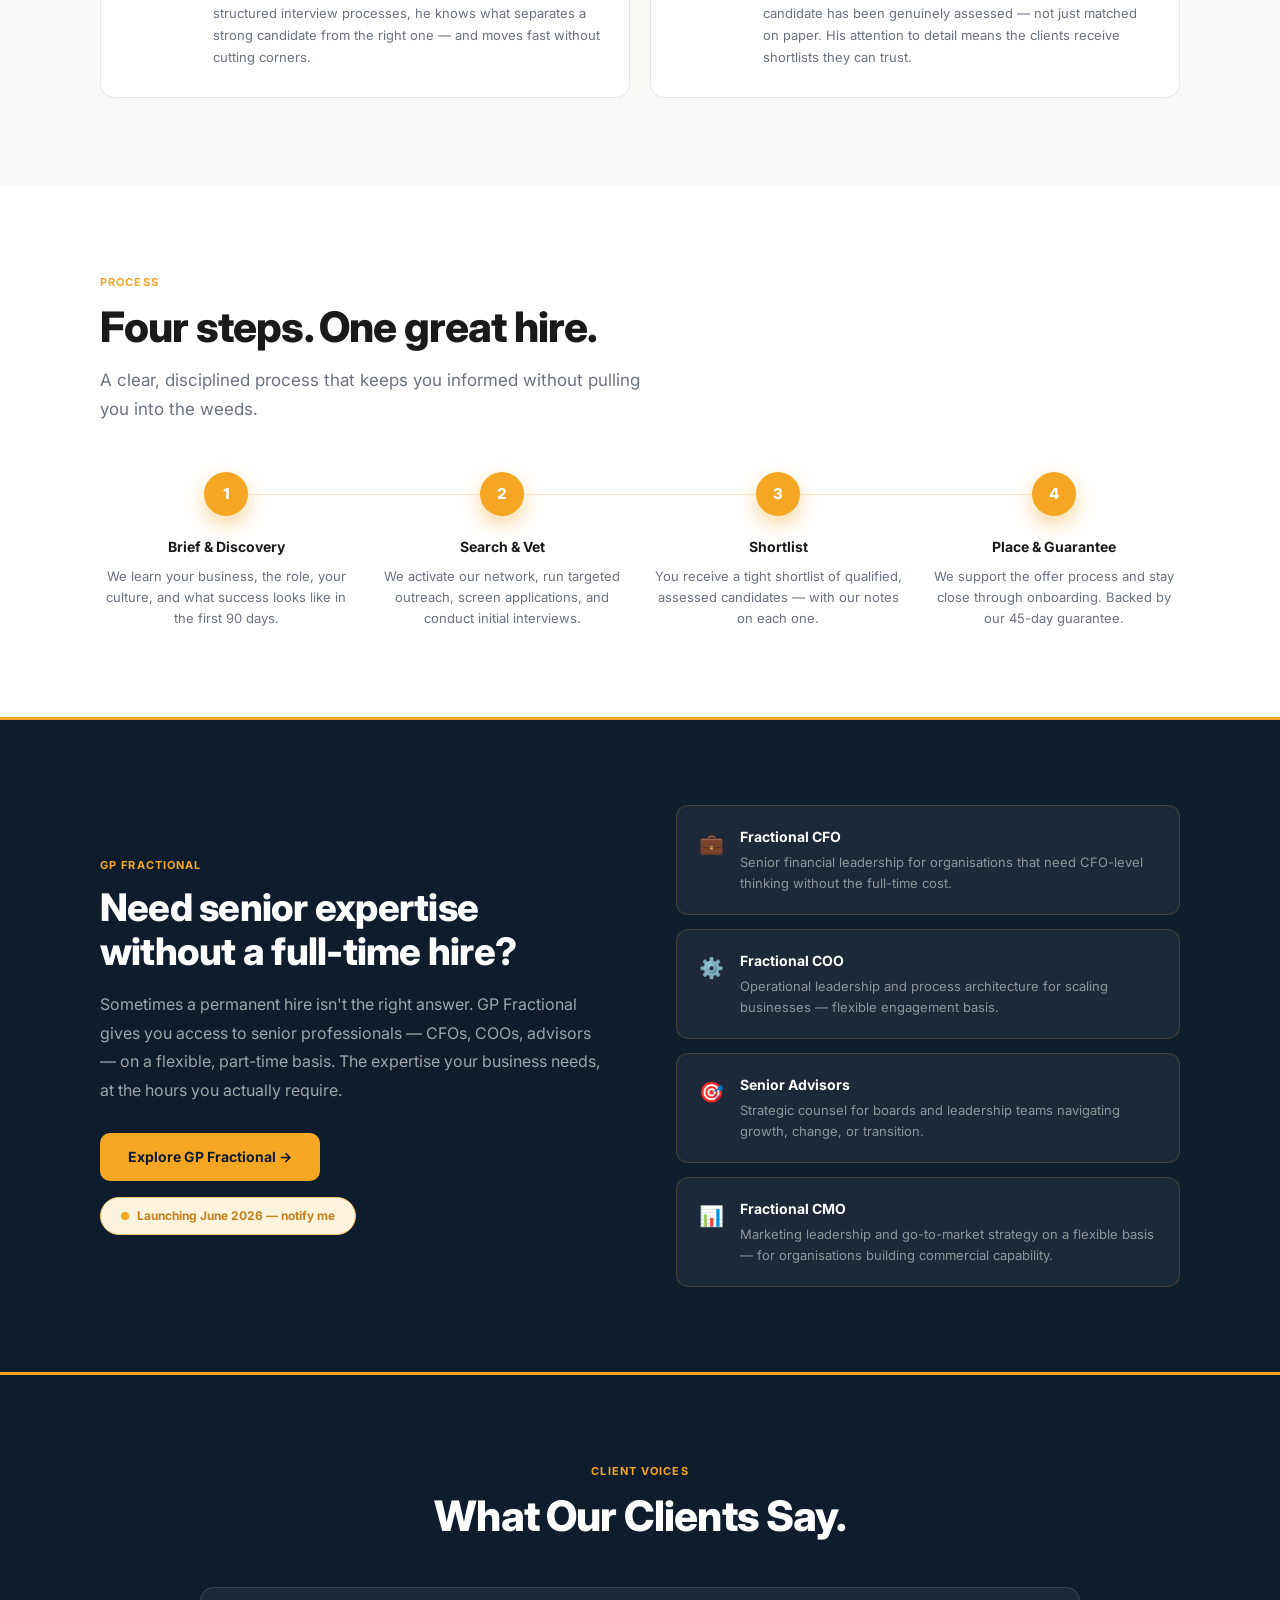
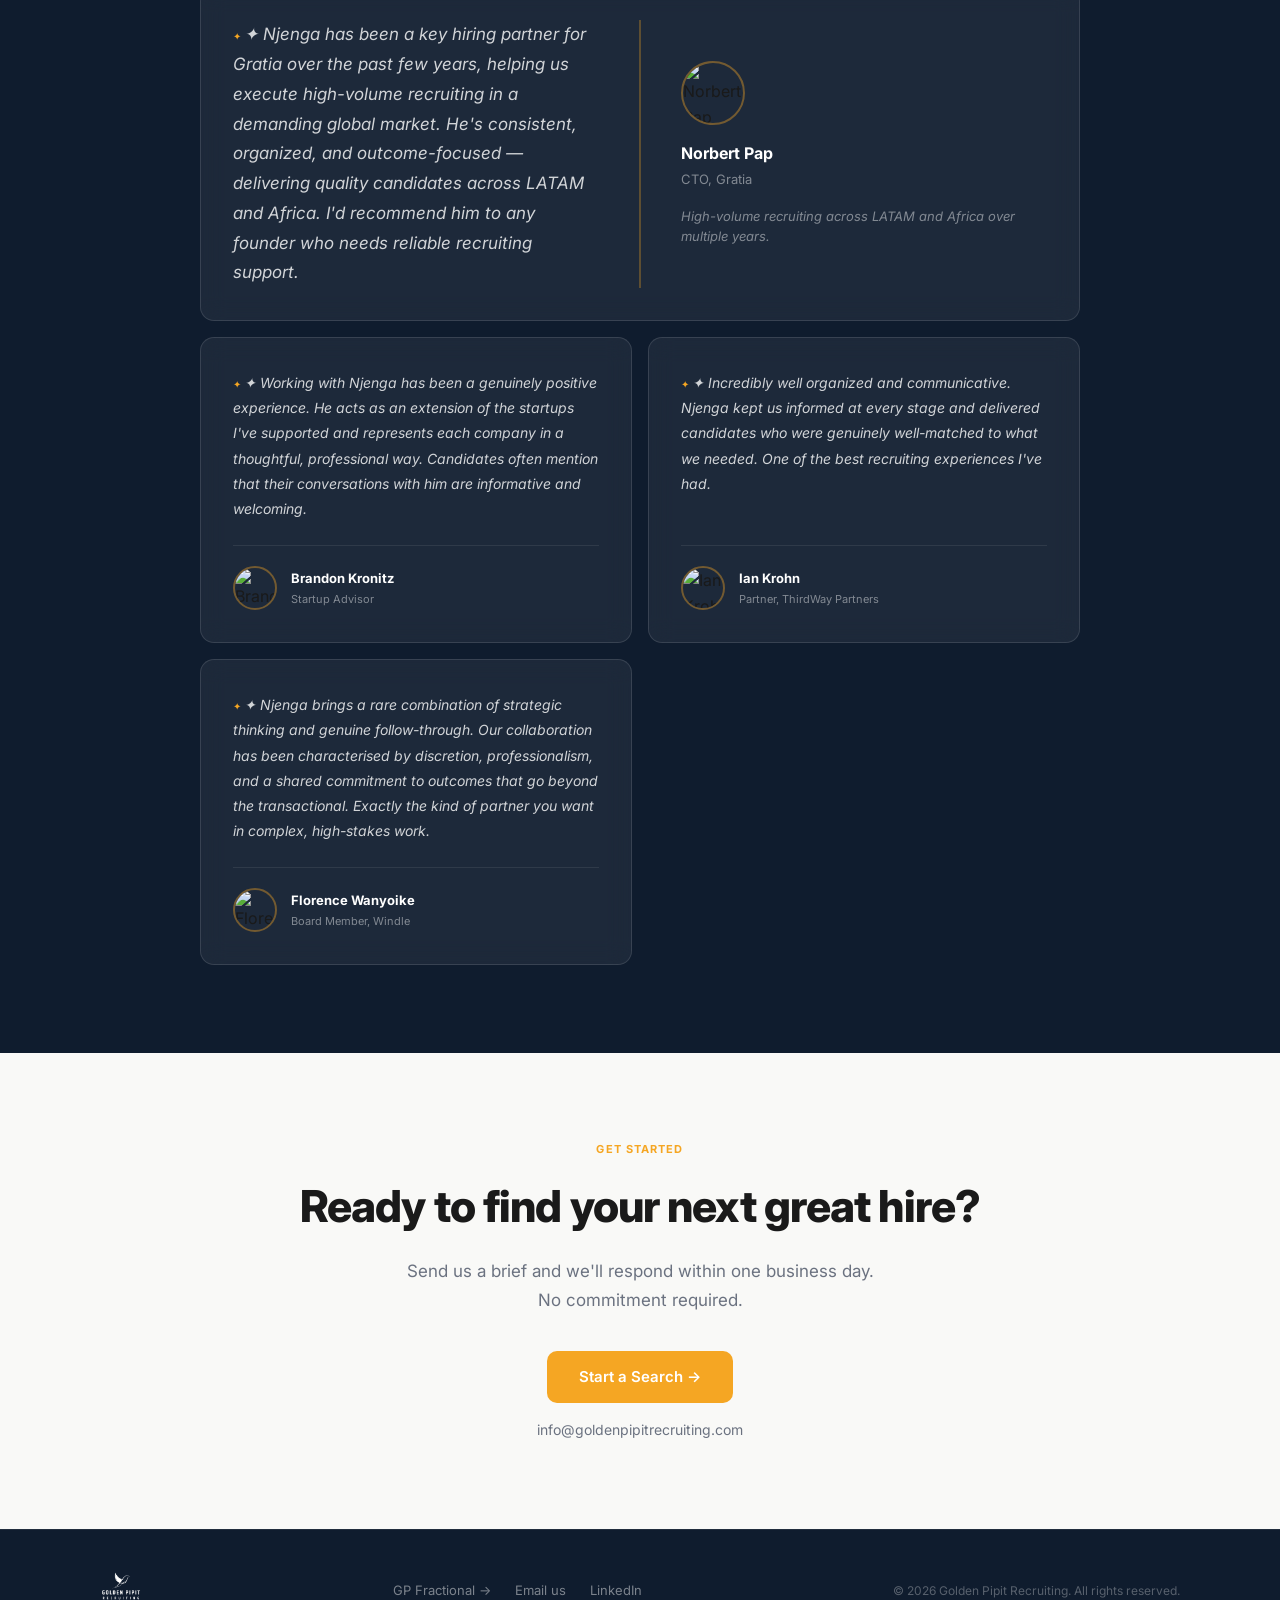
==== commit 984f6696: "Add files via upload" ====
--- a/index.html
+++ b/index.html
@@ -91,7 +91,7 @@
 .diff-card h3{font-size:16px;font-weight:700;color:var(--dark);margin-bottom:10px;line-height:1.3}
 .diff-card p{font-size:13.5px;color:var(--muted);line-height:1.7}
 
-/* FOUNDER */
+/* FOUNDER + TEAM */
 .founder-section{background:var(--bg);padding:88px 32px}
 .founder-grid{display:grid;grid-template-columns:340px 1fr;gap:64px;align-items:start}
 .founder-img-card{background:var(--bg3);border:1px solid var(--border2);border-radius:16px;overflow:hidden}
@@ -102,6 +102,16 @@
 .founder-stat-num{font-size:24px;font-weight:800;color:var(--gold)}
 .founder-stat-label{font-size:11px;color:var(--muted);font-weight:600;margin-top:4px}
 
+/* JUNIOR TEAM */
+.team-section{background:var(--bg2);padding:0 32px 88px}
+.junior-grid{display:grid;grid-template-columns:1fr 1fr;gap:20px;max-width:1080px;margin:0 auto}
+.junior-card{background:#fff;border:1px solid var(--border);border-radius:14px;padding:28px;display:flex;gap:20px;align-items:flex-start;transition:box-shadow .25s,border-color .25s}
+.junior-card:hover{box-shadow:0 6px 24px rgba(0,0,0,.07);border-color:var(--gold-mid)}
+.junior-img{width:64px;height:64px;border-radius:50%;object-fit:cover;object-position:center top;flex-shrink:0;border:2px solid var(--gold-mid)}
+.junior-role{font-size:10px;font-weight:700;letter-spacing:0.1em;text-transform:uppercase;color:var(--gold);margin-bottom:4px}
+.junior-name{font-size:16px;font-weight:700;color:var(--dark);margin-bottom:8px}
+.junior-card p{font-size:13px;color:var(--muted);line-height:1.7}
+
 /* HOW IT WORKS */
 .how{background:var(--bg)}
 .steps{display:grid;grid-template-columns:repeat(4,1fr);gap:24px;margin-top:48px;position:relative}
@@ -113,6 +123,23 @@
 
 /* SOCIAL PROOF */
 .social-proof{background:var(--bg2);border-top:1px solid var(--border);border-bottom:1px solid var(--border);padding:40px 32px}
+
+/* FRACTIONAL MID-PAGE */
+.fractional-mid{background:var(--navy);padding:88px 32px;position:relative;overflow:hidden}
+.fractional-mid::before{content:'';position:absolute;top:0;left:0;right:0;height:3px;background:var(--gold)}
+.fractional-mid::after{content:'';position:absolute;bottom:0;left:0;right:0;height:3px;background:var(--gold)}
+.frac-mid-inner{max-width:1080px;margin:0 auto;display:grid;grid-template-columns:1fr 1fr;gap:72px;align-items:center}
+.frac-mid-left .section-label{color:var(--gold)}
+.frac-mid-left h2{font-size:clamp(26px,3.5vw,38px);font-weight:800;color:#fff;letter-spacing:-0.02em;line-height:1.15;margin-bottom:16px}
+.frac-mid-left p{font-size:16px;color:rgba(255,255,255,.6);line-height:1.8;margin-bottom:28px}
+.frac-mid-cta{display:inline-block;background:var(--gold);color:var(--navy);padding:13px 28px;border-radius:var(--r);font-size:14px;font-weight:700;transition:opacity .2s}
+.frac-mid-cta:hover{opacity:0.88}
+.frac-mid-cards{display:flex;flex-direction:column;gap:14px}
+.frac-mid-card{background:rgba(255,255,255,.06);border:1px solid rgba(245,166,35,.18);border-radius:12px;padding:20px 22px;display:flex;gap:16px;align-items:flex-start;transition:border-color .2s,background .2s}
+.frac-mid-card:hover{border-color:rgba(245,166,35,.4);background:rgba(255,255,255,.09)}
+.frac-mid-icon{font-size:20px;flex-shrink:0;margin-top:2px}
+.frac-mid-card h4{font-size:14px;font-weight:700;color:#fff;margin-bottom:4px}
+.frac-mid-card p{font-size:13px;color:rgba(255,255,255,.5);line-height:1.6;margin:0}
 
 /* TESTIMONIALS */
 .testimonials{background:var(--navy);padding:88px 32px}
@@ -124,20 +151,11 @@
 .testi-quote::before{content:'✦ ';color:var(--gold);font-style:normal;font-size:10px}
 .testi-person{display:flex;align-items:center;gap:14px;border-top:1px solid rgba(255,255,255,.08);padding-top:20px}
 .featured .testi-person{border-top:none;padding-top:0;flex-direction:column;align-items:flex-start}
-.testi-av{width:44px;height:44px;border-radius:50%;background:var(--gold-light);display:flex;align-items:center;justify-content:center;font-size:13px;font-weight:800;color:var(--gold-dark);flex-shrink:0}
-.featured .testi-av{width:64px;height:64px;font-size:18px}
+.testi-av{width:44px;height:44px;border-radius:50%;object-fit:cover;object-position:center top;flex-shrink:0;border:2px solid rgba(245,166,35,.4)}
+.featured .testi-av{width:64px;height:64px}
 .testi-name{font-size:13px;font-weight:700;color:#fff}
 .testi-role{font-size:11px;color:rgba(255,255,255,.45);margin-top:2px}
 .featured-divider{width:2px;background:rgba(245,166,35,.3);align-self:stretch}
-
-/* FRACTIONAL TEASER */
-.fractional-teaser{background:var(--bg);border-top:1px solid var(--border);padding:48px 32px;text-align:center}
-.frac-pill{display:inline-flex;align-items:center;gap:8px;background:var(--navy);color:var(--gold);font-size:11px;font-weight:700;letter-spacing:0.1em;text-transform:uppercase;padding:6px 16px;border-radius:100px;margin-bottom:16px;border:1px solid rgba(245,166,35,.2)}
-.fractional-teaser h3{font-size:22px;font-weight:800;color:var(--dark);margin-bottom:8px}
-.fractional-teaser p{font-size:14px;color:var(--muted);max-width:480px;margin:0 auto 20px;line-height:1.7}
-.coming-soon-badge{display:inline-flex;align-items:center;gap:8px;background:var(--gold-light);color:var(--gold-dark);font-size:12px;font-weight:700;padding:8px 20px;border-radius:100px;border:1px solid var(--gold-mid)}
-.coming-soon-badge::before{content:'';width:8px;height:8px;border-radius:50%;background:var(--gold);animation:pulse 1.5s infinite}
-@keyframes pulse{0%,100%{opacity:1}50%{opacity:.4}}
 
 /* CTA */
 .cta-section{background:var(--bg2);text-align:center;padding:88px 32px}
@@ -154,12 +172,17 @@
 .footer-links a:hover{color:rgba(255,255,255,.9)}
 .footer-copy{font-size:12px;color:rgba(255,255,255,.3)}
 
+/* COMING SOON */
+.coming-soon-badge{display:inline-flex;align-items:center;gap:8px;background:var(--gold-light);color:var(--gold-dark);font-size:12px;font-weight:700;padding:8px 20px;border-radius:100px;border:1px solid var(--gold-mid)}
+.coming-soon-badge::before{content:'';width:8px;height:8px;border-radius:50%;background:var(--gold);animation:pulse 1.5s infinite}
+@keyframes pulse{0%,100%{opacity:1}50%{opacity:.4}}
+
 @media(max-width:768px){
   nav{padding:0 20px}
   .nav-right .nav-link{display:none}
   section{padding:60px 20px}
   .hero{padding:72px 20px 64px}
-  .problem .container,.services-grid,.diff-grid,.testi-grid,.founder-grid{grid-template-columns:1fr}
+  .problem .container,.services-grid,.diff-grid,.testi-grid,.founder-grid,.frac-mid-inner{grid-template-columns:1fr}
   .testi-card.featured{grid-column:1;display:flex;flex-direction:column}
   .featured-divider{display:none}
   .steps{grid-template-columns:1fr 1fr}
@@ -167,6 +190,8 @@
   .trust-inner{gap:24px}
   .footer-inner{flex-direction:column;text-align:center}
   .founder-stats{justify-content:center}
+  .junior-grid{grid-template-columns:1fr}
+  .team-section{padding:0 20px 60px}
 }
 </style>
 </head>
@@ -322,6 +347,9 @@
 <!-- FOUNDER -->
 <section class="founder-section" id="about">
   <div class="container">
+    <div class="section-label">Our Team</div>
+    <h2 class="section-title">Built on real markets.<br/>Proven across continents.</h2>
+    <p class="section-sub" style="margin-bottom:48px">We are a boutique search firm. Every engagement gets senior attention from day one — you work directly with the people who built this practice, not handed off to a coordinator.</p>
     <div class="founder-grid">
       <div class="founder-img-card">
         <img src="images/njenga.jpg" alt="Njenga Koimburi"/>
@@ -332,9 +360,6 @@
         </div>
       </div>
       <div style="padding-top:8px">
-        <div class="section-label">About</div>
-        <h2 class="section-title">Built on real markets.<br/>Proven across continents.</h2>
-        <div class="gold-rule"></div>
         <p style="font-size:16px;color:var(--muted);line-height:1.85;margin-bottom:20px">Njenga founded Golden Pipit Recruiting after building a search practice that spans some of the world's most demanding hiring markets. He has sourced and placed talent across <strong style="color:var(--dark)">Latin America, East Africa, Europe, and Asia</strong> — working directly with founders, CEOs, and boards to meet their most critical people needs.</p>
         <p style="font-size:16px;color:var(--muted);line-height:1.85;margin-bottom:20px">His client list spans the full spectrum of company maturity — from early-stage startups finding their first senior hires, to growth-stage companies scaling rapidly across new markets, to established regional and multinational firms replacing key leadership. What stays constant is the approach: rigorous, relationship-led, and anchored in a genuine understanding of what each business actually needs.</p>
         <p style="font-size:16px;color:var(--muted);line-height:1.85;margin-bottom:32px">Njenga has a particular edge in cross-border search — identifying talent in markets where most recruiters don't operate, and navigating the cultural and commercial nuances that make international placements succeed. His network is not a database. It is a living set of relationships built over years of active search on multiple continents.</p>
@@ -349,6 +374,28 @@
   </div>
 </section>
 
+<!-- TEAM — JOEY & DICKSON -->
+<div class="team-section">
+  <div class="junior-grid">
+    <div class="junior-card">
+      <img src="images/joey.jpg" alt="Joseph Wambugu" class="junior-img"/>
+      <div>
+        <div class="junior-role">Recruiter</div>
+        <div class="junior-name">Joseph Wambugu</div>
+        <p>Joey manages candidate sourcing, screening, and coordination across active searches. With hands-on experience reviewing hundreds of applications and running structured interview processes, he knows what separates a strong candidate from the right one — and moves fast without cutting corners.</p>
+      </div>
+    </div>
+    <div class="junior-card">
+      <img src="images/dickson.jpg" alt="Dickson Zaqueu" class="junior-img"/>
+      <div>
+        <div class="junior-role">Recruiter</div>
+        <div class="junior-name">Dickson Zaqueu</div>
+        <p>Dickson brings precision and candidate care to every search he works on. Experienced in sourcing, outreach, and candidate communication, he ensures every shortlisted candidate has been genuinely assessed — not just matched on paper. His attention to detail means the clients receive shortlists they can trust.</p>
+      </div>
+    </div>
+  </div>
+</div>
+
 <!-- HOW IT WORKS -->
 <section class="how" id="how">
   <div class="container">
@@ -380,6 +427,51 @@
   </div>
 </section>
 
+<!-- FRACTIONAL MID-PAGE -->
+<section class="fractional-mid" id="fractional">
+  <div class="frac-mid-inner">
+    <div class="frac-mid-left">
+      <div class="section-label">GP Fractional</div>
+      <h2>Need senior expertise without a full-time hire?</h2>
+      <p>Sometimes a permanent hire isn't the right answer. GP Fractional gives you access to senior professionals — CFOs, COOs, advisors — on a flexible, part-time basis. The expertise your business needs, at the hours you actually require.</p>
+      <a href="https://gpfractional.com" target="_blank" class="frac-mid-cta">Explore GP Fractional →</a>
+      <div style="margin-top:16px">
+        <a href="mailto:info@goldenpipitrecruiting.com?subject=GP Fractional Enquiry" class="coming-soon-badge">Launching June 2026 — notify me</a>
+      </div>
+    </div>
+    <div class="frac-mid-cards">
+      <div class="frac-mid-card">
+        <div class="frac-mid-icon">💼</div>
+        <div>
+          <h4>Fractional CFO</h4>
+          <p>Senior financial leadership for organisations that need CFO-level thinking without the full-time cost.</p>
+        </div>
+      </div>
+      <div class="frac-mid-card">
+        <div class="frac-mid-icon">⚙️</div>
+        <div>
+          <h4>Fractional COO</h4>
+          <p>Operational leadership and process architecture for scaling businesses — flexible engagement basis.</p>
+        </div>
+      </div>
+      <div class="frac-mid-card">
+        <div class="frac-mid-icon">🎯</div>
+        <div>
+          <h4>Senior Advisors</h4>
+          <p>Strategic counsel for boards and leadership teams navigating growth, change, or transition.</p>
+        </div>
+      </div>
+      <div class="frac-mid-card">
+        <div class="frac-mid-icon">📊</div>
+        <div>
+          <h4>Fractional CMO</h4>
+          <p>Marketing leadership and go-to-market strategy on a flexible basis — for organisations building commercial capability.</p>
+        </div>
+      </div>
+    </div>
+  </div>
+</section>
+
 <!-- TESTIMONIALS -->
 <section class="testimonials" id="testimonials">
   <div class="container">
@@ -392,7 +484,7 @@
         </div>
         <div class="featured-divider"></div>
         <div style="display:flex;flex-direction:column;justify-content:center;gap:16px">
-          <div class="testi-av" style="width:64px;height:64px;font-size:18px">NP</div>
+          <img src="images/norbert.jpg" alt="Norbert Pap" class="testi-av" style="width:64px;height:64px"/>
           <div>
             <div class="testi-name" style="font-size:16px">Norbert Pap</div>
             <div class="testi-role" style="font-size:13px">CTO, Gratia</div>
@@ -403,7 +495,7 @@
       <div class="testi-card">
         <div class="testi-quote">✦ Working with Njenga has been a genuinely positive experience. He acts as an extension of the startups I've supported and represents each company in a thoughtful, professional way. Candidates often mention that their conversations with him are informative and welcoming.</div>
         <div class="testi-person">
-          <div class="testi-av">BK</div>
+          <img src="images/brandon.jpg" alt="Brandon Kronitz" class="testi-av"/>
           <div>
             <div class="testi-name">Brandon Kronitz</div>
             <div class="testi-role">Startup Advisor</div>
@@ -413,7 +505,7 @@
       <div class="testi-card">
         <div class="testi-quote">✦ Incredibly well organized and communicative. Njenga kept us informed at every stage and delivered candidates who were genuinely well-matched to what we needed. One of the best recruiting experiences I've had.</div>
         <div class="testi-person">
-          <div class="testi-av">IK</div>
+          <img src="images/ian.jpg" alt="Ian Krohn" class="testi-av"/>
           <div>
             <div class="testi-name">Ian Krohn</div>
             <div class="testi-role">Partner, ThirdWay Partners</div>
@@ -423,7 +515,7 @@
       <div class="testi-card">
         <div class="testi-quote">✦ Njenga brings a rare combination of strategic thinking and genuine follow-through. Our collaboration has been characterised by discretion, professionalism, and a shared commitment to outcomes that go beyond the transactional. Exactly the kind of partner you want in complex, high-stakes work.</div>
         <div class="testi-person">
-          <div class="testi-av">FW</div>
+          <img src="images/flo.jpg" alt="Florence Wanyoike" class="testi-av"/>
           <div>
             <div class="testi-name">Florence Wanyoike</div>
             <div class="testi-role">Board Member, Windle</div>
@@ -432,33 +524,6 @@
       </div>
     </div>
   </div>
-</section>
-
-<!-- ECOSYSTEM BANNER -->
-<section style="background:var(--bg3);border-top:1px solid var(--border2);border-bottom:1px solid var(--border2);padding:20px 32px">
-  <div style="max-width:1080px;margin:0 auto;display:flex;align-items:center;justify-content:space-between;flex-wrap:wrap;gap:16px">
-    <div style="font-size:12px;font-weight:700;letter-spacing:0.08em;text-transform:uppercase;color:var(--muted)">Also from Golden Pipit</div>
-    <div style="display:flex;gap:24px;flex-wrap:wrap">
-      <a href="https://goldenpipitcareers.com" style="display:flex;flex-direction:column;gap:2px;padding:10px 20px;background:#fff;border:1px solid var(--border);border-radius:8px;transition:border-color .2s" onmouseover="this.style.borderColor='var(--gold)'" onmouseout="this.style.borderColor='var(--border)'">
-        <span style="font-size:11px;font-weight:700;letter-spacing:0.08em;text-transform:uppercase;color:var(--gold)">In transition?</span>
-        <span style="font-size:13px;font-weight:700;color:var(--dark)">Golden Pipit Careers →</span>
-        <span style="font-size:11px;color:var(--muted)">CV & LinkedIn optimisation</span>
-      </a>
-      <a href="https://gpfractional.com" style="display:flex;flex-direction:column;gap:2px;padding:10px 20px;background:#fff;border:1px solid var(--border);border-radius:8px;transition:border-color .2s" onmouseover="this.style.borderColor='var(--gold)'" onmouseout="this.style.borderColor='var(--border)'">
-        <span style="font-size:11px;font-weight:700;letter-spacing:0.08em;text-transform:uppercase;color:var(--gold)">Need fractional talent?</span>
-        <span style="font-size:13px;font-weight:700;color:var(--dark)">GP Fractional →</span>
-        <span style="font-size:11px;color:var(--muted)">Senior finance experts on demand</span>
-      </a>
-    </div>
-  </div>
-</section>
-
-<!-- FRACTIONAL TEASER -->
-<section class="fractional-teaser" id="fractional">
-  <div class="frac-pill">✦ Coming June 2026</div>
-  <h3>GP Fractional — Senior Finance Talent, On Demand.</h3>
-  <p>A curated roster of fractional CFOs, financial analysts, and senior accountants — available to your business on a part-time basis, without the full-time cost. Launching June 1st.</p>
-  <a href="mailto:info@goldenpipitrecruiting.com?subject=GP Fractional — Notify Me" class="coming-soon-badge">Notify me when it launches</a>
 </section>
 
 <!-- CTA -->
@@ -479,7 +544,6 @@
       <img src="images/logo.png" alt="Golden Pipit Recruiting"/>
     </div>
     <div class="footer-links">
-      <a href="https://goldenpipitcareers.com">GP Careers →</a>
       <a href="https://gpfractional.com">GP Fractional →</a>
       <a href="mailto:info@goldenpipitrecruiting.com">Email us</a>
       <a href="https://linkedin.com/company/golden-pipit-recruiting/" target="_blank">LinkedIn</a>
